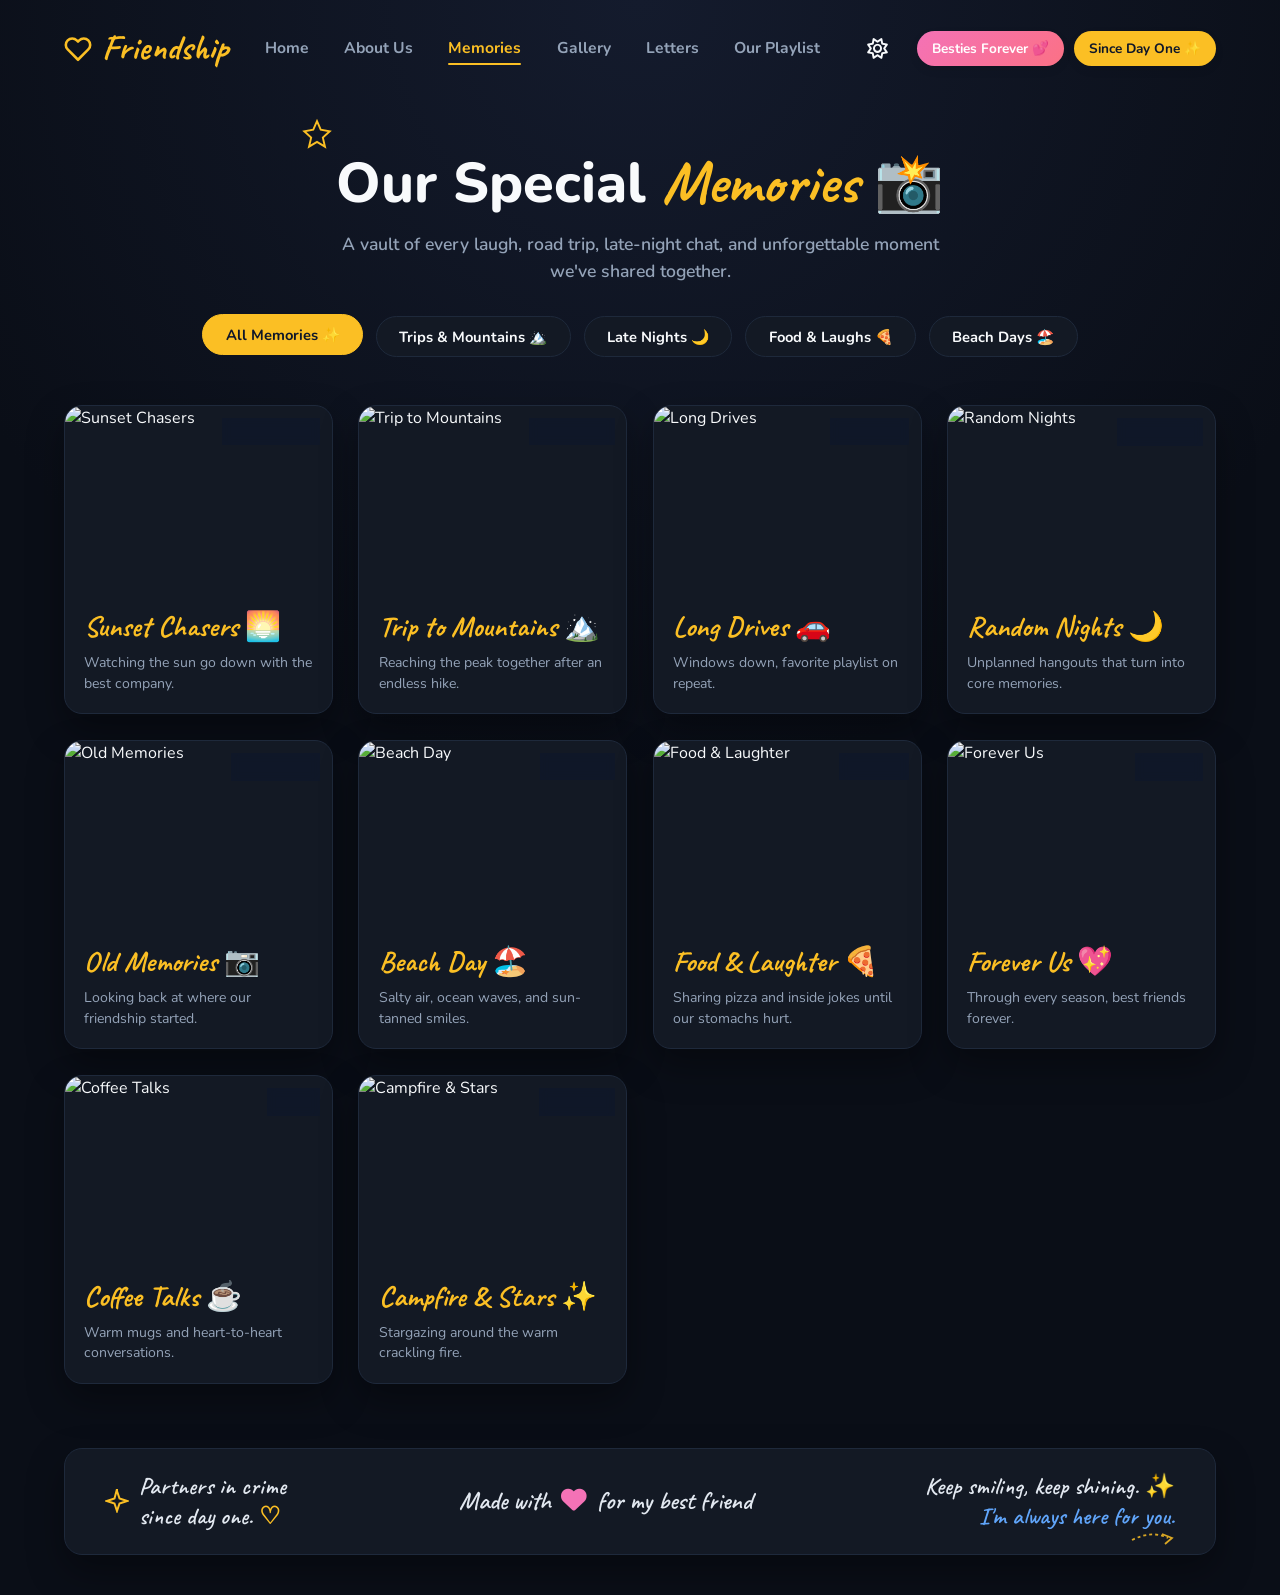
==== memories.html @ 0c7a58cd "i made all frountend" ====
<!DOCTYPE html>
<html lang="en" data-theme="dark">
<head>
    <meta charset="UTF-8">
    <meta name="viewport" content="width=device-width, initial-scale=1.0">
    <title>Our Memories - Friendship Story</title>
    <meta name="description" content="Explore our full collection of friendship memories, photos, road trips, and special moments.">
    <!-- Google Fonts -->
    <link rel="preconnect" href="https://fonts.googleapis.com">
    <link rel="preconnect" href="https://fonts.gstatic.com" crossorigin>
    <link href="https://fonts.googleapis.com/css2?family=Caveat:wght@500;600;700&family=Nunito:wght@400;600;700;800&display=swap" rel="stylesheet">
    <!-- FontAwesome -->
    <link rel="stylesheet" href="https://cdnjs.cloudflare.com/ajax/libs/font-awesome/6.4.0/css/all.min.css">
    <link rel="stylesheet" href="style.css">
</head>
<body>

    <!-- Navigation Bar -->
    <nav class="navbar">
        <a href="index.html" class="logo">
            <svg class="logo-heart-svg" viewBox="0 0 24 24" width="28" height="28" fill="none" stroke="currentColor" stroke-width="2.2" stroke-linecap="round" stroke-linejoin="round">
                <path d="M20.84 4.61a5.5 5.5 0 0 0-7.78 0L12 5.67l-1.06-1.06a5.5 5.5 0 0 0-7.78 7.78l1.06 1.06L12 21.23l7.78-7.78 1.06-1.06a5.5 5.5 0 0 0 0-7.78z"></path>
            </svg>
            <span class="logo-text">Friendship</span>
        </a>
        <ul class="nav-links">
            <li><a href="index.html">Home</a></li>
            <li><a href="index.html#about">About Us</a></li>
            <li><a href="memories.html" class="active">Memories</a></li>
            <li><a href="index.html#gallery">Gallery</a></li>
            <li><a href="index.html#letters">Letters</a></li>
            <li><a href="index.html#playlist">Our Playlist</a></li>
        </ul>
        <div class="nav-actions">
            <button id="theme-toggle" class="icon-btn" aria-label="Toggle Theme">
                <i class="fa-regular fa-sun sun-icon"></i>
                <i class="fa-regular fa-moon moon-icon"></i>
            </button>

            <!-- Cute Stubs / Sticker Badges -->
            <div class="cute-stubs-wrapper">
                <span class="cute-stub stub-pink">Besties Forever 💕</span>
                <span class="cute-stub stub-yellow">Since Day One ✨</span>
            </div>
        </div>
    </nav>

    <!-- Page Header Banner -->
    <header class="memories-header">
        <div class="memories-header-content">
            <h1 class="memories-page-title">
                Our Special <span class="highlight">Memories</span> 📸
            </h1>
            <p class="memories-page-subtitle">
                A vault of every laugh, road trip, late-night chat, and unforgettable moment we've shared together.
            </p>
            
            <!-- Category Filter Pills -->
            <div class="category-filters">
                <button class="filter-btn active" data-filter="all">All Memories ✨</button>
                <button class="filter-btn" data-filter="trips">Trips & Mountains 🏔️</button>
                <button class="filter-btn" data-filter="nights">Late Nights 🌙</button>
                <button class="filter-btn" data-filter="food">Food & Laughs 🍕</button>
                <button class="filter-btn" data-filter="beach">Beach Days 🏖️</button>
            </div>
        </div>

        <!-- Header SVG Doodles -->
        <div class="doodle doodle-star-top" style="top: 20px; left: 300px;">
            <svg width="34" height="34" viewBox="0 0 32 32" fill="none" stroke="currentColor" stroke-width="1.8" stroke-linecap="round">
                <path d="M16 3 L19.5 11 L28 12.5 L21.5 18.5 L23.5 27 L16 22.5 L8.5 27 L10.5 18.5 L4 12.5 L12.5 11 Z"/>
            </svg>
        </div>
    </header>

    <!-- Full Memories Grid Section -->
    <main class="memories-main-section">
        <div class="memories-full-grid" id="full-memories-container">
            <!-- Memory Item 1 -->
            <div class="memory-card-box" data-category="trips" data-title="Sunset Chasers" data-img="https://images.unsplash.com/photo-1506869640319-ce1a44fbc757?auto=format&fit=crop&q=80&w=800">
                <div class="memory-img-wrapper">
                    <img src="https://images.unsplash.com/photo-1506869640319-ce1a44fbc757?auto=format&fit=crop&q=80&w=600" alt="Sunset Chasers">
                    <span class="memory-badge">Golden Hour</span>
                </div>
                <div class="memory-info">
                    <h3>Sunset Chasers 🌅</h3>
                    <p>Watching the sun go down with the best company.</p>
                </div>
            </div>

            <!-- Memory Item 2 -->
            <div class="memory-card-box" data-category="trips" data-title="Trip to Mountains" data-img="https://images.unsplash.com/photo-1464822759023-fed622ff2c3b?auto=format&fit=crop&q=80&w=800">
                <div class="memory-img-wrapper">
                    <img src="https://images.unsplash.com/photo-1464822759023-fed622ff2c3b?auto=format&fit=crop&q=80&w=600" alt="Trip to Mountains">
                    <span class="memory-badge">Adventure</span>
                </div>
                <div class="memory-info">
                    <h3>Trip to Mountains 🏔️</h3>
                    <p>Reaching the peak together after an endless hike.</p>
                </div>
            </div>

            <!-- Memory Item 3 -->
            <div class="memory-card-box" data-category="trips" data-title="Long Drives" data-img="https://images.unsplash.com/photo-1469854523086-cc02fe5d8800?auto=format&fit=crop&q=80&w=800">
                <div class="memory-img-wrapper">
                    <img src="https://images.unsplash.com/photo-1469854523086-cc02fe5d8800?auto=format&fit=crop&q=80&w=600" alt="Long Drives">
                    <span class="memory-badge">Road Trip</span>
                </div>
                <div class="memory-info">
                    <h3>Long Drives 🚗</h3>
                    <p>Windows down, favorite playlist on repeat.</p>
                </div>
            </div>

            <!-- Memory Item 4 -->
            <div class="memory-card-box" data-category="nights" data-title="Random Nights" data-img="https://images.unsplash.com/photo-1517457373958-b7bdd4587205?auto=format&fit=crop&q=80&w=800">
                <div class="memory-img-wrapper">
                    <img src="https://images.unsplash.com/photo-1517457373958-b7bdd4587205?auto=format&fit=crop&q=80&w=600" alt="Random Nights">
                    <span class="memory-badge">Late Night</span>
                </div>
                <div class="memory-info">
                    <h3>Random Nights 🌙</h3>
                    <p>Unplanned hangouts that turn into core memories.</p>
                </div>
            </div>

            <!-- Memory Item 5 -->
            <div class="memory-card-box" data-category="trips" data-title="Old Memories" data-img="https://images.unsplash.com/photo-1520182205149-1e5e4e7329b4?auto=format&fit=crop&q=80&w=800">
                <div class="memory-img-wrapper">
                    <img src="https://images.unsplash.com/photo-1520182205149-1e5e4e7329b4?auto=format&fit=crop&q=80&w=600" alt="Old Memories">
                    <span class="memory-badge">Throwback</span>
                </div>
                <div class="memory-info">
                    <h3>Old Memories 📷</h3>
                    <p>Looking back at where our friendship started.</p>
                </div>
            </div>

            <!-- Memory Item 6 -->
            <div class="memory-card-box" data-category="beach" data-title="Beach Day" data-img="https://images.unsplash.com/photo-1507525428034-b723cf961d3e?auto=format&fit=crop&q=80&w=800">
                <div class="memory-img-wrapper">
                    <img src="https://images.unsplash.com/photo-1507525428034-b723cf961d3e?auto=format&fit=crop&q=80&w=600" alt="Beach Day">
                    <span class="memory-badge">Summer</span>
                </div>
                <div class="memory-info">
                    <h3>Beach Day 🏖️</h3>
                    <p>Salty air, ocean waves, and sun-tanned smiles.</p>
                </div>
            </div>

            <!-- Memory Item 7 -->
            <div class="memory-card-box" data-category="food" data-title="Food & Laughter" data-img="https://images.unsplash.com/photo-1555939594-58d7cb561ad1?auto=format&fit=crop&q=80&w=800">
                <div class="memory-img-wrapper">
                    <img src="https://images.unsplash.com/photo-1555939594-58d7cb561ad1?auto=format&fit=crop&q=80&w=600" alt="Food & Laughter">
                    <span class="memory-badge">Foodies</span>
                </div>
                <div class="memory-info">
                    <h3>Food & Laughter 🍕</h3>
                    <p>Sharing pizza and inside jokes until our stomachs hurt.</p>
                </div>
            </div>

            <!-- Memory Item 8 -->
            <div class="memory-card-box" data-category="nights" data-title="Forever Us" data-img="https://images.unsplash.com/photo-1518199266791-5375a83190b7?auto=format&fit=crop&q=80&w=800">
                <div class="memory-img-wrapper">
                    <img src="https://images.unsplash.com/photo-1518199266791-5375a83190b7?auto=format&fit=crop&q=80&w=600" alt="Forever Us">
                    <span class="memory-badge">Besties</span>
                </div>
                <div class="memory-info">
                    <h3>Forever Us 💖</h3>
                    <p>Through every season, best friends forever.</p>
                </div>
            </div>

            <!-- Memory Item 9 -->
            <div class="memory-card-box" data-category="nights" data-title="Coffee Talks" data-img="https://images.unsplash.com/photo-1514432324607-a09d9b4aefdd?auto=format&fit=crop&q=80&w=800">
                <div class="memory-img-wrapper">
                    <img src="https://images.unsplash.com/photo-1514432324607-a09d9b4aefdd?auto=format&fit=crop&q=80&w=600" alt="Coffee Talks">
                    <span class="memory-badge">Cozy</span>
                </div>
                <div class="memory-info">
                    <h3>Coffee Talks ☕</h3>
                    <p>Warm mugs and heart-to-heart conversations.</p>
                </div>
            </div>

            <!-- Memory Item 10 -->
            <div class="memory-card-box" data-category="nights" data-title="Campfire & Stars" data-img="https://images.unsplash.com/photo-1478147427282-58a87a120781?auto=format&fit=crop&q=80&w=800">
                <div class="memory-img-wrapper">
                    <img src="https://images.unsplash.com/photo-1478147427282-58a87a120781?auto=format&fit=crop&q=80&w=600" alt="Campfire & Stars">
                    <span class="memory-badge">Camping</span>
                </div>
                <div class="memory-info">
                    <h3>Campfire & Stars ✨</h3>
                    <p>Stargazing around the warm crackling fire.</p>
                </div>
            </div>
        </div>
    </main>

    <!-- Footer Bar -->
    <footer class="footer">
        <div class="footer-left">
            <svg class="footer-star-icon" width="24" height="24" viewBox="0 0 24 24" fill="none" stroke="currentColor" stroke-width="2">
                <path d="M12 2L14.5 9.5L22 12L14.5 14.5L12 22L9.5 14.5L2 12L9.5 9.5L12 0Z"/>
            </svg>
            <span>Partners in crime<br>since day one. <span class="footer-heart-outline">♡</span></span>
        </div>

        <div class="footer-center">
            <span>Made with <i class="fa-solid fa-heart footer-pink-heart"></i> for my best friend</span>
        </div>

        <div class="footer-right">
            <span>Keep smiling, keep shining. ✨<br><em class="footer-subtext">I'm always here for you.</em></span>
            <svg class="footer-arrow-doodle" width="45" height="18" viewBox="0 0 45 18" fill="none" stroke="currentColor">
                <path d="M 2 12 Q 22 2 38 10" stroke-width="1.8" stroke-dasharray="3,3"/>
                <path d="M 32 6 L 42 10 L 35 16" stroke-width="1.8" fill="none"/>
            </svg>
        </div>
    </footer>

    <!-- Gallery Lightbox Modal -->
    <div id="gallery-modal" class="modal-overlay">
        <div class="modal-card gallery-modal-card">
            <button class="close-modal-btn" id="close-gallery-btn" aria-label="Close">&times;</button>
            <h3 id="gallery-modal-title" class="gallery-modal-title">Memory Preview</h3>
            <div class="gallery-modal-img-container">
                <button class="gallery-nav-btn prev-btn" id="prev-memory-btn" aria-label="Previous Memory">&#10094;</button>
                <img id="gallery-modal-img" src="" alt="Memory preview">
                <button class="gallery-nav-btn next-btn" id="next-memory-btn" aria-label="Next Memory">&#10095;</button>
            </div>
            <div class="gallery-modal-footer">
                <span id="gallery-counter" class="gallery-counter">1 of 10</span>
            </div>
        </div>
    </div>

    <script src="script.js"></script>
    <script>
        // Category filtering logic on memories.html
        document.addEventListener('DOMContentLoaded', () => {
            const filterBtns = document.querySelectorAll('.filter-btn');
            const memoryBoxes = document.querySelectorAll('.memory-card-box');

            filterBtns.forEach(btn => {
                btn.addEventListener('click', () => {
                    filterBtns.forEach(b => b.classList.remove('active'));
                    btn.classList.add('active');

                    const category = btn.getAttribute('data-filter');
                    memoryBoxes.forEach(box => {
                        if (category === 'all' || box.getAttribute('data-category') === category) {
                            box.style.display = 'flex';
                        } else {
                            box.style.display = 'none';
                        }
                    });
                });
            });
        });
    </script>
</body>
</html>
---- style.css ----
/* ==========================================================================
   Friendship Website - Exact Design System & Theme Engine
   ========================================================================== */

/* ---- CSS Variables & Design Tokens ---- */
:root {
    /* Fonts */
    --font-handwriting: 'Caveat', cursive;
    --font-sans: 'Nunito', -apple-system, BlinkMacSystemFont, 'Segoe UI', Roboto, sans-serif;

    /* Base Animations */
    --transition-fast: 0.2s cubic-bezier(0.4, 0, 0.2, 1);
    --transition-normal: 0.35s cubic-bezier(0.4, 0, 0.2, 1);
}

/* --------------------------------------------------------------------------
   DARK THEME (Image 1) - Default Theme
   -------------------------------------------------------------------------- */
[data-theme="dark"] {
    --bg-page: #0a0e17;
    --bg-page-gradient: radial-gradient(circle at 50% 0%, #141b2d 0%, #0a0e17 70%);
    
    --color-text-main: #f8fafc;
    --color-text-sub: #94a3b8;
    --color-text-muted: #64748b;

    --nav-bg: transparent;
    --logo-color: #fbbf24;
    --logo-heart: #fbbf24;
    --nav-link: #94a3b8;
    --nav-link-active: #fbbf24;

    --btn-primary-bg: #fbbf24;
    --btn-primary-text: #0f172a;
    --btn-primary-hover: #f59e0b;

    --hero-title: #ffffff;
    --hero-highlight: #fbbf24;
    --hero-greeting: #fbbf24;

    /* Cards in Dark Mode */
    --card-bg: #131924;
    --card-border: #1e293b;
    --card-shadow: 0 16px 36px rgba(0, 0, 0, 0.35);

    /* Section Header Accents */
    --accent-about: #fbbf24;
    --accent-memories: #fbbf24;
    --accent-special: #fbbf24;

    --about-card-bg: #131924;
    --about-card-border: #1e293b;

    --memories-card-bg: #131924;
    --memories-card-border: #1e293b;
    --gallery-item-bg: #1c2433;
    --gallery-item-text: #e2e8f0;

    --special-card-bg: #131924;
    --special-card-border: #1e293b;
    --special-divider: #1e293b;

    /* Footer */
    --footer-bg: #131924;
    --footer-border: #1e293b;
    --footer-text: #e2e8f0;
    --footer-star: #fbbf24;
    --footer-pink: #f472b6;

    --doodle-color: #fbbf24;
}

/* --------------------------------------------------------------------------
   LIGHT THEME (Image 2) - Pastel Theme
   -------------------------------------------------------------------------- */
[data-theme="light"] {
    --bg-page: #fffdfa;
    --bg-page-gradient: linear-gradient(135deg, #fff9e6 0%, #fff0f5 45%, #ffeef4 70%, #eef7ff 100%);
    
    --color-text-main: #1e293b;
    --color-text-sub: #475569;
    --color-text-muted: #64748b;

    --nav-bg: transparent;
    --logo-color: #e05688;
    --logo-heart: #ec4899;
    --nav-link: #475569;
    --nav-link-active: #f59e0b;

    --btn-primary-bg: #f59e0b;
    --btn-primary-text: #0f172a;
    --btn-primary-hover: #d97706;

    --hero-title: #1e293b;
    --hero-highlight: #f472b6;
    --hero-greeting: #c084fc;

    /* Cards in Light Mode */
    --card-shadow: 0 12px 30px rgba(0, 0, 0, 0.04);

    /* Section Accents & Card BGs */
    --accent-about: #d97706;
    --about-card-bg: #fffdf0;
    --about-card-border: #fef08a;

    --accent-memories: #ec4899;
    --memories-card-bg: #fff0f5;
    --memories-card-border: #fbcfe8;
    --gallery-item-bg: #ffffff;
    --gallery-item-text: #334155;

    --accent-special: #3b82f6;
    --special-card-bg: #f0f7ff;
    --special-card-border: #bfdbfe;
    --special-divider: #dbeafe;

    /* Footer */
    --footer-bg: rgba(255, 255, 255, 0.75);
    --footer-border: rgba(255, 255, 255, 0.9);
    --footer-text: #334155;
    --footer-star: #f59e0b;
    --footer-pink: #ec4899;

    --doodle-color: #f59e0b;
}

/* ---- Base Styles & Reset ---- */
* {
    margin: 0;
    padding: 0;
    box-sizing: border-box;
}

html {
    scroll-behavior: smooth;
}

body {
    font-family: var(--font-sans);
    background-color: var(--bg-page);
    background-image: var(--bg-page-gradient);
    background-attachment: fixed;
    color: var(--color-text-main);
    min-height: 100vh;
    transition: background 0.4s ease, color 0.4s ease;
    overflow-x: hidden;
    line-height: 1.5;
}

a {
    text-decoration: none;
    color: inherit;
}

ul {
    list-style: none;
}

button {
    cursor: pointer;
    font-family: inherit;
    border: none;
    outline: none;
}

/* ---- Navigation Bar ---- */
.navbar {
    display: flex;
    justify-content: space-between;
    align-items: center;
    padding: 1.4rem 4rem;
    position: relative;
    z-index: 50;
}

.logo {
    display: flex;
    align-items: center;
    gap: 0.6rem;
    font-family: var(--font-handwriting);
    font-size: 2.2rem;
    font-weight: 700;
    color: var(--logo-color);
    transition: color var(--transition-normal);
}

.logo-heart-svg {
    color: var(--logo-heart);
    transition: transform var(--transition-fast);
}

.logo:hover .logo-heart-svg {
    transform: scale(1.15) rotate(-5deg);
}

.nav-links {
    display: flex;
    align-items: center;
    gap: 2.2rem;
    font-weight: 700;
    font-size: 0.98rem;
}

.nav-links a {
    color: var(--nav-link);
    transition: color var(--transition-fast);
    position: relative;
    padding-bottom: 4px;
}

.nav-links a:hover {
    color: var(--nav-link-active);
}

.nav-links a.active {
    color: var(--nav-link-active);
}

.nav-links a.active::after {
    content: '';
    position: absolute;
    bottom: -2px;
    left: 0;
    width: 100%;
    height: 2.5px;
    background-color: var(--nav-link-active);
    border-radius: 4px;
}

.nav-actions {
    display: flex;
    align-items: center;
    gap: 1.2rem;
}

.icon-btn {
    background: transparent;
    color: var(--color-text-main);
    font-size: 1.3rem;
    width: 40px;
    height: 40px;
    border-radius: 50%;
    display: flex;
    align-items: center;
    justify-content: center;
    transition: background var(--transition-fast), transform var(--transition-fast);
}

.icon-btn:hover {
    background: rgba(255, 255, 255, 0.1);
    transform: scale(1.08);
}

[data-theme="dark"] .sun-icon { display: block; }
[data-theme="dark"] .moon-icon { display: none; }
[data-theme="light"] .sun-icon { display: none; }
[data-theme="light"] .moon-icon { display: block; }

/* ---- Cute Stubs / Sticker Badges ---- */
.cute-stubs-wrapper {
    display: flex;
    align-items: center;
    gap: 0.6rem;
}

.cute-stub {
    padding: 0.45rem 0.95rem;
    border-radius: 20px;
    font-size: 0.85rem;
    font-weight: 700;
    display: inline-flex;
    align-items: center;
    gap: 0.3rem;
    box-shadow: 0 4px 10px rgba(0, 0, 0, 0.08);
    transition: transform var(--transition-fast), box-shadow var(--transition-fast);
    cursor: default;
    user-select: none;
}

.cute-stub:hover {
    transform: translateY(-2px) scale(1.04);
}

.stub-pink {
    background: linear-gradient(135deg, #f472b6 0%, #fb7185 100%);
    color: #ffffff;
}

.stub-yellow {
    background: #fbbf24;
    color: #0f172a;
}

.stub-blue {
    background: #60a5fa;
    color: #0f172a;
}

.stub-purple {
    background: #c084fc;
    color: #ffffff;
}

.polaroid-stub-sticker {
    position: absolute;
    top: 10px;
    right: -10px;
    padding: 0.25rem 0.65rem;
    border-radius: 12px;
    font-family: var(--font-handwriting);
    font-size: 1rem;
    font-weight: 700;
    box-shadow: 0 4px 8px rgba(0,0,0,0.15);
    z-index: 12;
    transform: rotate(6deg);
}

.card-stub-badge {
    position: absolute;
    top: -12px;
    right: 20px;
    padding: 0.3rem 0.8rem;
    border-radius: 14px;
    font-size: 0.78rem;
    font-weight: 700;
    box-shadow: 0 4px 10px rgba(0,0,0,0.1);
    z-index: 5;
}

/* ---- Hero Section ---- */
.hero {
    display: flex;
    justify-content: space-between;
    align-items: center;
    padding: 2.5rem 5rem 4.5rem;
    position: relative;
    min-height: 480px;
}

.hero-content {
    max-width: 480px;
    position: relative;
    z-index: 10;
}

.greeting {
    font-family: var(--font-handwriting);
    font-size: 2.5rem;
    font-weight: 700;
    color: var(--hero-greeting);
    margin-bottom: 0.3rem;
}

.main-title {
    font-size: 3.4rem;
    font-weight: 800;
    line-height: 1.15;
    color: var(--hero-title);
    margin-bottom: 1.2rem;
    position: relative;
}

.highlight {
    font-family: var(--font-handwriting);
    font-size: 3.8rem;
    color: var(--hero-highlight);
    font-weight: 700;
}

.title-heart {
    display: inline-block;
    vertical-align: middle;
    color: var(--hero-highlight);
    margin-left: 0.3rem;
    transform: translateY(-4px);
}

.hero-desc {
    color: var(--color-text-sub);
    font-size: 1.05rem;
    line-height: 1.65;
    margin-bottom: 1.8rem;
    font-weight: 600;
}

.primary-btn {
    background-color: var(--btn-primary-bg);
    color: var(--btn-primary-text);
    padding: 0.85rem 1.8rem;
    border-radius: 12px;
    font-weight: 800;
    font-size: 1rem;
    display: inline-flex;
    align-items: center;
    gap: 0.6rem;
    box-shadow: 0 8px 20px rgba(245, 158, 11, 0.25);
    transition: transform var(--transition-fast), background var(--transition-fast);
}

.primary-btn:hover {
    background-color: var(--btn-primary-hover);
    transform: translateY(-3px);
}

/* Scattered Hero Doodles */
.doodle {
    position: absolute;
    pointer-events: none;
    z-index: 5;
    color: var(--hero-highlight);
}

.doodle-star-top {
    top: 25px;
    left: 400px;
}

.doodle-heart-top {
    top: 30px;
    left: 535px;
}

.doodle-heart-mid {
    top: 165px;
    left: 405px;
}

.doodle-paper-plane {
    position: absolute;
    bottom: -45px;
    right: -20px;
    color: var(--hero-highlight);
    opacity: 0.9;
}

.doodle-arrow-topright {
    top: 45px;
    right: 40px;
}

.doodle-shine-lines {
    top: 140px;
    right: -5px;
}

.doodle-heart-bottomright {
    bottom: 25px;
    right: 15px;
}

/* ---- Polaroids Stack ---- */
.hero-polaroids {
    position: relative;
    width: 600px;
    height: 420px;
    display: flex;
    justify-content: center;
    align-items: center;
}

.polaroid {
    background: #ffffff;
    padding: 14px 14px 44px 14px;
    border-radius: 4px;
    box-shadow: 0 14px 30px rgba(0, 0, 0, 0.18);
    position: absolute;
    display: flex;
    flex-direction: column;
    align-items: center;
    transition: transform 0.35s cubic-bezier(0.34, 1.56, 0.64, 1), z-index 0.1s;
    cursor: pointer;
}

.img-container {
    width: 100%;
    overflow: hidden;
    border-radius: 2px;
}

.polaroid img {
    width: 100%;
    height: 100%;
    object-fit: cover;
    display: block;
    transition: transform 0.4s ease;
}

.polaroid-caption {
    font-family: var(--font-handwriting);
    color: #1e293b;
    font-size: 1.65rem;
    font-weight: 700;
    position: absolute;
    bottom: 8px;
    text-align: center;
    white-space: nowrap;
}

.lg-caption {
    font-size: 2.1rem;
    bottom: 8px;
}

.caption-heart {
    color: #f472b6;
}

/* Polaroid Tapes */
.tape {
    position: absolute;
    top: -12px;
    height: 26px;
    border-radius: 2px;
    backdrop-filter: blur(4px);
    z-index: 10;
    box-shadow: 0 2px 4px rgba(0, 0, 0, 0.1);
}

.tape-yellow {
    background: rgba(251, 191, 36, 0.75);
    width: 70px;
    transform: rotate(-6deg);
}

.tape-pink {
    background: rgba(244, 114, 182, 0.75);
    width: 85px;
    transform: rotate(1deg);
}

.tape-purple {
    background: rgba(192, 132, 252, 0.75);
    width: 70px;
    transform: rotate(5deg);
}

/* Stacking & Positions */
.p1 {
    width: 230px;
    left: 20px;
    top: 50px;
    transform: rotate(-10deg);
    z-index: 2;
}

.p2 {
    width: 320px;
    z-index: 4;
    top: 20px;
    transform: rotate(2deg);
}

.p3 {
    width: 230px;
    right: 20px;
    top: 60px;
    transform: rotate(12deg);
    z-index: 3;
}

.polaroid:hover {
    z-index: 20;
    transform: scale(1.06) rotate(0deg) translateY(-8px);
}

.polaroid:hover img {
    transform: scale(1.04);
}

/* ---- Main Content Grid ---- */
.content-grid {
    display: grid;
    grid-template-columns: 310px 1fr 310px;
    gap: 1.6rem;
    padding: 0 4rem;
    margin-bottom: 2.5rem;
}

.card {
    border-radius: 20px;
    padding: 1.6rem;
    box-shadow: var(--card-shadow);
    position: relative;
    display: flex;
    flex-direction: column;
    justify-content: space-between;
    transition: transform var(--transition-fast), background 0.4s ease, border-color 0.4s ease, box-shadow 0.4s ease;
}

.card-highlight-pulse {
    animation: cardPulse 1.2s ease;
}

.card-header {
    display: flex;
    justify-content: space-between;
    align-items: center;
    margin-bottom: 1.2rem;
}

.section-title {
    font-family: var(--font-handwriting);
    font-size: 2.2rem;
    font-weight: 700;
    line-height: 1;
}

.text-accent-about { color: var(--accent-about); }
.text-accent-memories { color: var(--accent-memories); }
.text-accent-special { color: var(--accent-special); }

.header-heart-icon {
    font-size: 1.3rem;
}

/* Column 1: About Us Card */
.about-card {
    background-color: var(--about-card-bg);
    border: 1.5px solid var(--about-card-border);
}

.about-text {
    color: var(--color-text-sub);
    font-size: 0.98rem;
    line-height: 1.7;
    font-weight: 600;
    margin-bottom: 1.5rem;
}

.about-doodle-container {
    position: relative;
    display: flex;
    justify-content: flex-end;
    align-items: center;
    margin-top: auto;
    padding-top: 1rem;
}

.about-swoosh {
    position: absolute;
    right: 45px;
    top: -10px;
    color: var(--accent-about);
    opacity: 0.9;
}

.about-large-heart {
    position: relative;
    z-index: 2;
}

/* Column 2: Our Memories Card */
.memories-card {
    background-color: var(--memories-card-bg);
    border: 1.5px solid var(--memories-card-border);
}

.view-all {
    font-size: 0.95rem;
    font-weight: 700;
    transition: opacity var(--transition-fast);
}

.view-all:hover {
    opacity: 0.8;
}

.gallery-grid {
    display: grid;
    grid-template-columns: repeat(4, 1fr);
    gap: 0.9rem;
}

.gallery-item {
    background-color: var(--gallery-item-bg);
    padding: 7px 7px 10px 7px;
    border-radius: 12px;
    text-align: center;
    box-shadow: 0 4px 10px rgba(0, 0, 0, 0.05);
    cursor: pointer;
    transition: transform var(--transition-fast), box-shadow var(--transition-fast);
}

.gallery-item:hover {
    transform: translateY(-4px);
    box-shadow: 0 8px 18px rgba(0, 0, 0, 0.12);
}

.gallery-img-box {
    width: 100%;
    height: 85px;
    border-radius: 8px;
    overflow: hidden;
    margin-bottom: 0.5rem;
}

.gallery-img-box img {
    width: 100%;
    height: 100%;
    object-fit: cover;
    display: block;
    transition: transform 0.3s ease;
}

.gallery-item:hover img {
    transform: scale(1.06);
}

.gallery-label {
    font-size: 0.78rem;
    font-weight: 700;
    color: var(--gallery-item-text);
    display: block;
    white-space: nowrap;
    overflow: hidden;
    text-overflow: ellipsis;
}

/* Column 3: Why You Are Special Card */
.special-card {
    background-color: var(--special-card-bg);
    border: 1.5px solid var(--special-card-border);
}

.title-wrapper {
    position: relative;
}

.title-underline-doodle {
    position: absolute;
    bottom: -8px;
    left: 0;
    opacity: 0.85;
}

.special-list {
    display: flex;
    flex-direction: column;
    gap: 1rem;
    margin-top: 0.5rem;
}

.special-list li {
    display: flex;
    align-items: flex-start;
    gap: 0.75rem;
    color: var(--color-text-sub);
    font-size: 0.92rem;
    font-weight: 600;
    line-height: 1.45;
    border-bottom: 1px dashed var(--special-divider);
    padding-bottom: 0.8rem;
}

.special-list li:last-child {
    border-bottom: none;
    padding-bottom: 0;
}

.bullet {
    font-size: 0.95rem;
    margin-top: 3px;
    flex-shrink: 0;
}

.bullet-yellow { color: #fbbf24; }
.bullet-blue { color: #3b82f6; }
.bullet-green { color: #10b981; }
.bullet-purple { color: #a855f7; }

.special-doodle-container {
    display: flex;
    justify-content: center;
    align-items: center;
    gap: 0.8rem;
    margin-top: 1.2rem;
    padding-top: 0.5rem;
}

/* --------------------------------------------------------------------------
   MEMORIES.HTML PAGE STYLES
   -------------------------------------------------------------------------- */
.memories-header {
    text-align: center;
    padding: 3rem 4rem 2rem;
    position: relative;
}

.memories-page-title {
    font-size: 3.5rem;
    font-weight: 800;
    line-height: 1.2;
    margin-bottom: 0.8rem;
}

.memories-page-subtitle {
    font-size: 1.1rem;
    color: var(--color-text-sub);
    max-width: 600px;
    margin: 0 auto 2rem;
    font-weight: 600;
}

.category-filters {
    display: flex;
    justify-content: center;
    flex-wrap: wrap;
    gap: 0.8rem;
    margin-bottom: 1rem;
}

.filter-btn {
    background: var(--memories-card-bg);
    border: 1.5px solid var(--memories-card-border);
    color: var(--color-text-main);
    padding: 0.6rem 1.4rem;
    border-radius: 25px;
    font-weight: 700;
    font-size: 0.92rem;
    transition: transform 0.2s ease, background 0.2s ease, border-color 0.2s ease;
}

.filter-btn:hover, .filter-btn.active {
    background: var(--btn-primary-bg);
    color: var(--btn-primary-text);
    border-color: var(--btn-primary-bg);
    transform: translateY(-2px);
}

.memories-main-section {
    padding: 0 4rem 4rem;
}

.memories-full-grid {
    display: grid;
    grid-template-columns: repeat( auto-fill, minmax(260px, 1fr) );
    gap: 1.6rem;
}

.memory-card-box {
    background-color: var(--memories-card-bg);
    border: 1.5px solid var(--memories-card-border);
    border-radius: 18px;
    overflow: hidden;
    box-shadow: var(--card-shadow);
    display: flex;
    flex-direction: column;
    cursor: pointer;
    transition: transform 0.3s cubic-bezier(0.34, 1.56, 0.64, 1), box-shadow 0.3s ease;
}

.memory-card-box:hover {
    transform: translateY(-6px);
    box-shadow: 0 20px 35px rgba(0, 0, 0, 0.2);
}

.memory-img-wrapper {
    position: relative;
    width: 100%;
    height: 180px;
    overflow: hidden;
}

.memory-img-wrapper img {
    width: 100%;
    height: 100%;
    object-fit: cover;
    transition: transform 0.4s ease;
}

.memory-card-box:hover .memory-img-wrapper img {
    transform: scale(1.08);
}

.memory-badge {
    position: absolute;
    top: 12px;
    right: 12px;
    background: rgba(15, 23, 42, 0.75);
    color: #fbbf24;
    padding: 0.3rem 0.8rem;
    border-radius: 15px;
    font-size: 0.75rem;
    font-weight: 700;
    backdrop-filter: blur(4px);
}

.memory-info {
    padding: 1.2rem;
}

.memory-info h3 {
    font-family: var(--font-handwriting);
    font-size: 1.8rem;
    color: var(--hero-highlight);
    margin-bottom: 0.3rem;
}

.memory-info p {
    font-size: 0.88rem;
    color: var(--color-text-sub);
    line-height: 1.45;
}

/* ---- Footer ---- */
.footer {
    margin: 0 4rem 2.5rem;
    background-color: var(--footer-bg);
    border: 1.5px solid var(--footer-border);
    border-radius: 18px;
    padding: 1.4rem 2.5rem;
    display: flex;
    justify-content: space-between;
    align-items: center;
    font-family: var(--font-handwriting);
    font-size: 1.5rem;
    font-weight: 600;
    color: var(--footer-text);
    box-shadow: var(--card-shadow);
    backdrop-filter: blur(10px);
}

.footer-left {
    display: flex;
    align-items: center;
    gap: 0.6rem;
    line-height: 1.25;
}

.footer-star-icon {
    color: var(--footer-star);
    flex-shrink: 0;
}

.footer-heart-outline {
    color: var(--footer-star);
}

.footer-center {
    font-size: 1.6rem;
}

.footer-pink-heart {
    color: var(--footer-pink);
    margin: 0 4px;
}

.footer-right {
    position: relative;
    text-align: right;
    line-height: 1.25;
}

.footer-subtext {
    font-style: normal;
    color: #3b82f6;
}

[data-theme="dark"] .footer-subtext {
    color: #60a5fa;
}

.footer-arrow-doodle {
    position: absolute;
    bottom: -15px;
    right: 0;
    color: var(--footer-star);
    opacity: 0.85;
}

/* ---- Modals ---- */
.modal-overlay {
    position: fixed;
    top: 0;
    left: 0;
    width: 100vw;
    height: 100vh;
    background: rgba(10, 14, 23, 0.75);
    backdrop-filter: blur(8px);
    z-index: 100;
    display: flex;
    justify-content: center;
    align-items: center;
    opacity: 0;
    pointer-events: none;
    transition: opacity 0.3s ease;
}

.modal-overlay.active {
    opacity: 1;
    pointer-events: auto;
}

.modal-card {
    background: var(--about-card-bg);
    border: 1.5px solid var(--about-card-border);
    color: var(--color-text-main);
    width: 90%;
    max-width: 440px;
    border-radius: 20px;
    padding: 2.2rem;
    position: relative;
    box-shadow: 0 20px 40px rgba(0, 0, 0, 0.4);
    transform: translateY(20px) scale(0.95);
    transition: transform 0.3s cubic-bezier(0.34, 1.56, 0.64, 1);
}

.modal-overlay.active .modal-card {
    transform: translateY(0) scale(1);
}

.close-modal-btn {
    position: absolute;
    top: 15px;
    right: 20px;
    background: transparent;
    color: var(--color-text-sub);
    font-size: 1.8rem;
    line-height: 1;
}

.hidden { display: none; }

/* Gallery Lightbox Modal & Nav Controls */
.gallery-modal-card {
    max-width: 650px;
    padding: 1.6rem;
    text-align: center;
}

.gallery-modal-title {
    font-family: var(--font-handwriting);
    font-size: 2.2rem;
    color: var(--hero-highlight);
    margin-bottom: 1rem;
}

.gallery-modal-img-container {
    position: relative;
    width: 100%;
    max-height: 420px;
    border-radius: 14px;
    overflow: hidden;
    display: flex;
    align-items: center;
    justify-content: center;
    background: rgba(0, 0, 0, 0.15);
}

.gallery-modal-img-container img {
    width: 100%;
    max-height: 420px;
    object-fit: cover;
    border-radius: 14px;
}

.gallery-nav-btn {
    position: absolute;
    top: 50%;
    transform: translateY(-50%);
    background: rgba(15, 23, 42, 0.7);
    color: #ffffff;
    border: none;
    font-size: 1.4rem;
    width: 44px;
    height: 44px;
    border-radius: 50%;
    display: flex;
    align-items: center;
    justify-content: center;
    cursor: pointer;
    backdrop-filter: blur(4px);
    transition: background 0.2s ease, transform 0.2s ease;
    z-index: 10;
}

.gallery-nav-btn:hover {
    background: rgba(251, 191, 36, 0.9);
    color: #0f172a;
    transform: translateY(-50%) scale(1.12);
}

.prev-btn { left: 12px; }
.next-btn { right: 12px; }

.gallery-modal-footer {
    margin-top: 1rem;
    display: flex;
    justify-content: center;
    align-items: center;
}

.gallery-counter {
    font-family: var(--font-handwriting);
    font-size: 1.5rem;
    font-weight: 700;
    color: var(--hero-highlight);
}

/* ---- Responsive Breakpoints ---- */
@media (max-width: 1200px) {
    .content-grid {
        grid-template-columns: 1fr;
    }

    .hero {
        flex-direction: column;
        text-align: center;
        padding: 2rem 2rem 4rem;
    }

    .hero-content {
        margin-bottom: 3.5rem;
    }

    .doodle-paper-plane, .doodle-star-top, .doodle-heart-top, .doodle-heart-mid {
        display: none;
    }

    .hero-polaroids {
        transform: scale(0.85);
    }

    .footer {
        flex-direction: column;
        gap: 1.2rem;
        text-align: center;
        padding: 1.5rem;
    }

    .footer-right {
        text-align: center;
    }

    .footer-arrow-doodle {
        display: none;
    }
}

@media (max-width: 768px) {
    .navbar {
        padding: 1.2rem 1.5rem;
    }

    .nav-links {
        display: none;
    }

    .hero-polaroids {
        transform: scale(0.65);
        width: 100%;
        height: 350px;
    }

    .gallery-grid {
        grid-template-columns: repeat(2, 1fr);
    }

    .content-grid, .memories-main-section, .memories-header, .footer {
        padding-left: 1.5rem;
        padding-right: 1.5rem;
    }

    .cute-stubs-wrapper {
        display: none;
    }
}

@keyframes fadeIn {
    from { opacity: 0; transform: translateY(8px); }
    to { opacity: 1; transform: translateY(0); }
}

@keyframes cardPulse {
    0% { transform: scale(1); box-shadow: 0 0 0 rgba(251, 191, 36, 0.4); }
    50% { transform: scale(1.02); box-shadow: 0 0 25px rgba(251, 191, 36, 0.6); }
    100% { transform: scale(1); box-shadow: var(--card-shadow); }
}
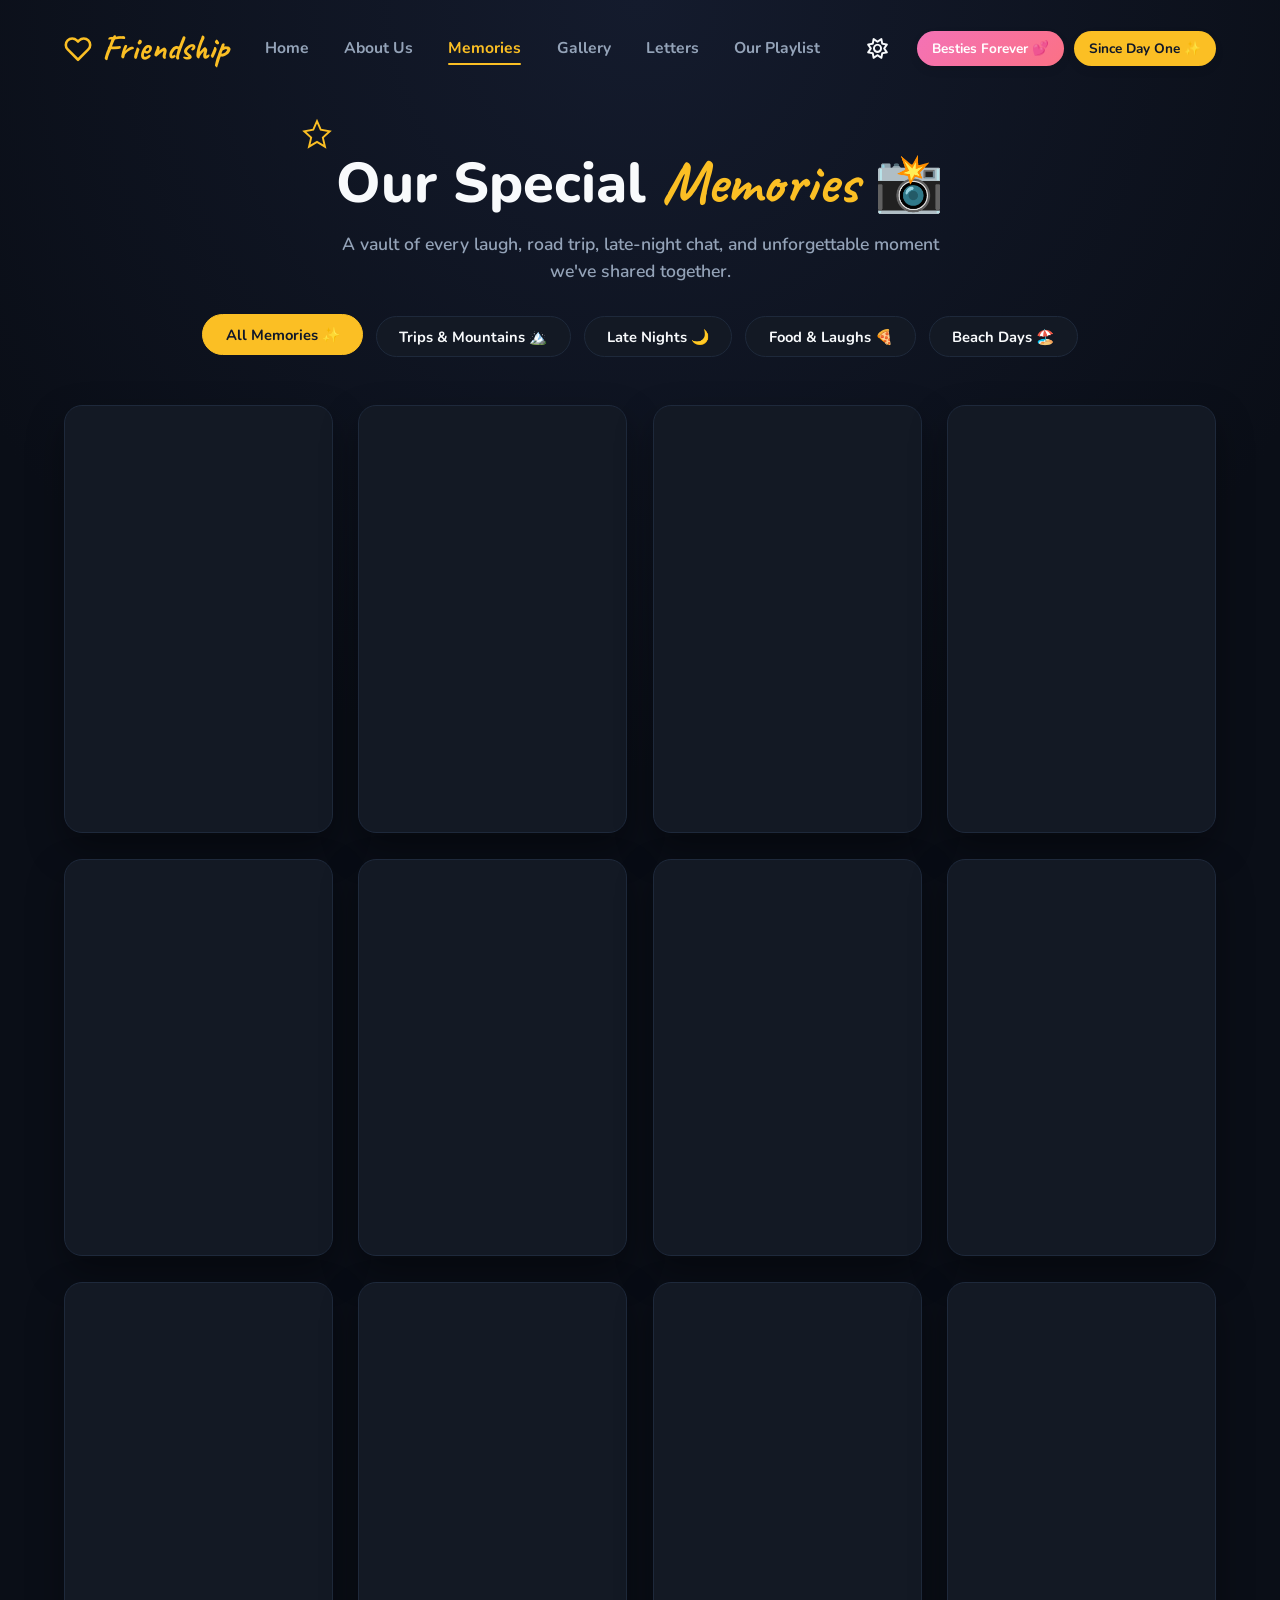
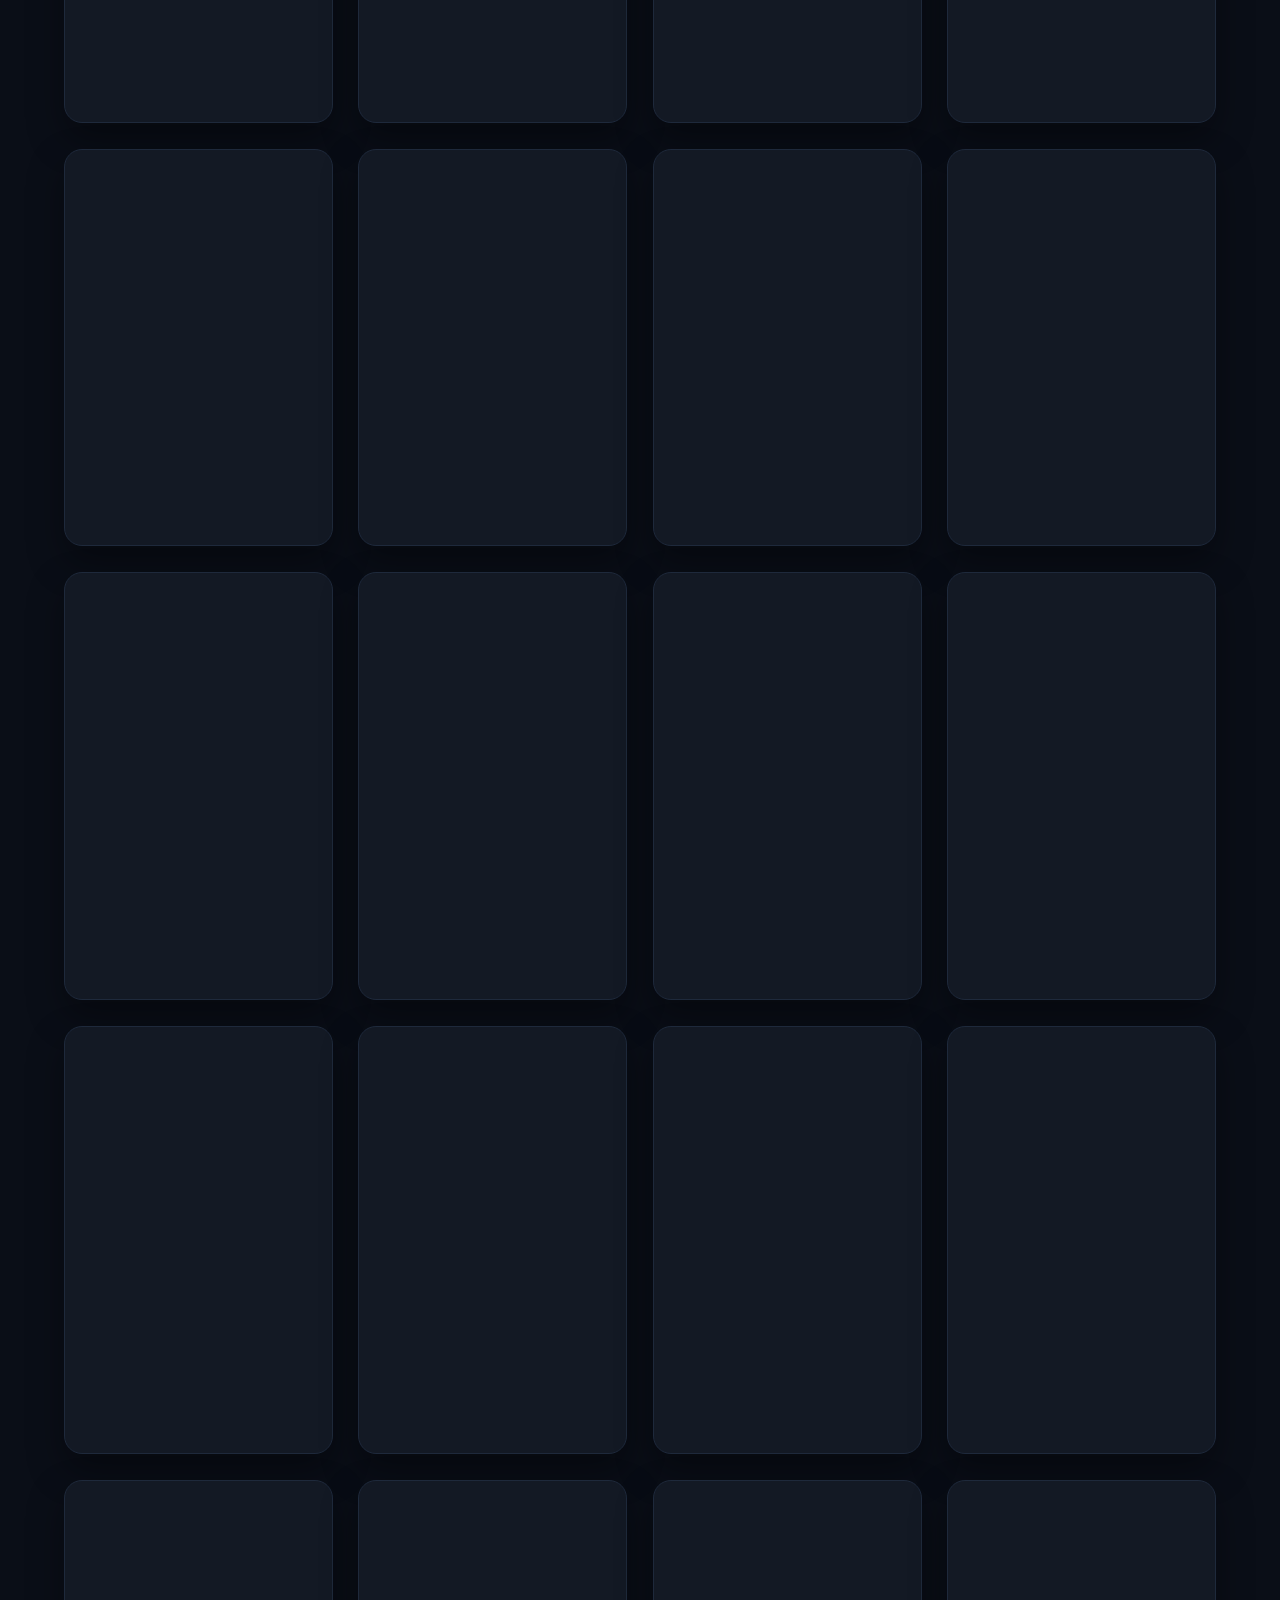
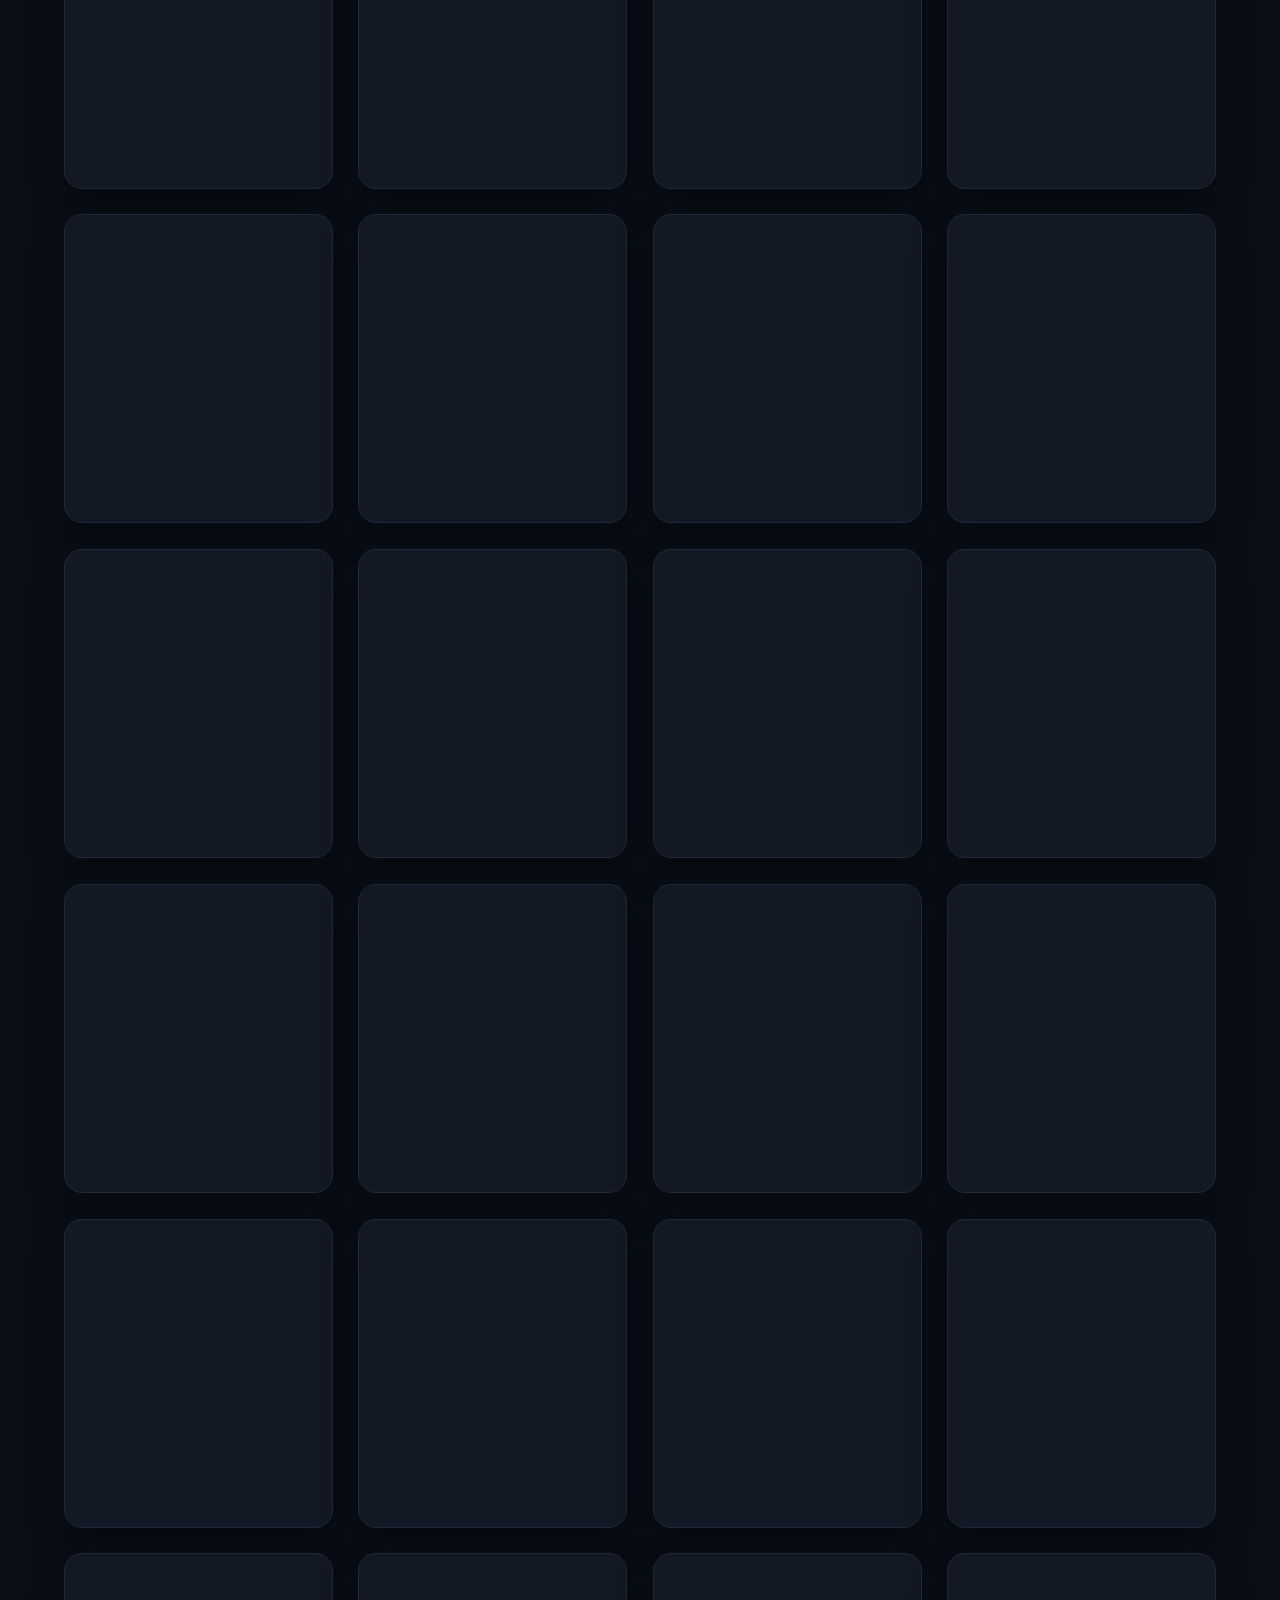
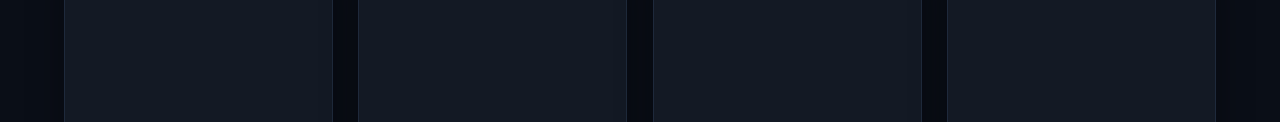
==== commit 1ad9ce8c: "Add 51 photos, mobile optimization, and vercel deployment config" ====
--- a/memories.html
+++ b/memories.html
@@ -76,123 +76,514 @@
     <!-- Full Memories Grid Section -->
     <main class="memories-main-section">
         <div class="memories-full-grid" id="full-memories-container">
-            <!-- Memory Item 1 -->
-            <div class="memory-card-box" data-category="trips" data-title="Sunset Chasers" data-img="https://images.unsplash.com/photo-1506869640319-ce1a44fbc757?auto=format&fit=crop&q=80&w=800">
-                <div class="memory-img-wrapper">
-                    <img src="https://images.unsplash.com/photo-1506869640319-ce1a44fbc757?auto=format&fit=crop&q=80&w=600" alt="Sunset Chasers">
+            <div class="memory-card-box" data-category="trips" data-title="First Chapter 🌅" data-img="photos/IMG_20220313_121731.jpg">
+                <div class="memory-img-wrapper">
+                    <img src="photos_thumb/IMG_20220313_121731.jpg" alt="First Chapter 🌅" loading="lazy" decoding="async">
+                    <span class="memory-badge">Day One</span>
+                </div>
+                <div class="memory-info">
+                    <h3>First Chapter 🌅</h3>
+                    <p>A special beginning of our friendship journey.</p>
+                </div>
+            </div>
+            <div class="memory-card-box" data-category="trips" data-title="Unforgettable Day ✨" data-img="photos/IMG_20220324_174701.jpg">
+                <div class="memory-img-wrapper">
+                    <img src="photos_thumb/IMG_20220324_174701.jpg" alt="Unforgettable Day ✨" loading="lazy" decoding="async">
+                    <span class="memory-badge">Bestie Moment</span>
+                </div>
+                <div class="memory-info">
+                    <h3>Unforgettable Day ✨</h3>
+                    <p>One of the best days spent together.</p>
+                </div>
+            </div>
+            <div class="memory-card-box" data-category="trips" data-title="Sunny Smiles ☀️" data-img="photos/IMG_20220903_111421.jpg">
+                <div class="memory-img-wrapper">
+                    <img src="photos_thumb/IMG_20220903_111421.jpg" alt="Sunny Smiles ☀️" loading="lazy" decoding="async">
+                    <span class="memory-badge">Sunshine</span>
+                </div>
+                <div class="memory-info">
+                    <h3>Sunny Smiles ☀️</h3>
+                    <p>Bright smiles under the open sky.</p>
+                </div>
+            </div>
+            <div class="memory-card-box" data-category="trips" data-title="Road Trip Vibe 🚗" data-img="photos/IMG_20220914_162210.jpg">
+                <div class="memory-img-wrapper">
+                    <img src="photos_thumb/IMG_20220914_162210.jpg" alt="Road Trip Vibe 🚗" loading="lazy" decoding="async">
+                    <span class="memory-badge">Adventure</span>
+                </div>
+                <div class="memory-info">
+                    <h3>Road Trip Vibe 🚗</h3>
+                    <p>Windows down, music up, highway ahead.</p>
+                </div>
+            </div>
+            <div class="memory-card-box" data-category="nights" data-title="Festival Memories 🎆" data-img="photos/IMG_20221030_115322.jpg">
+                <div class="memory-img-wrapper">
+                    <img src="photos_thumb/IMG_20221030_115322.jpg" alt="Festival Memories 🎆" loading="lazy" decoding="async">
+                    <span class="memory-badge">Celebration</span>
+                </div>
+                <div class="memory-info">
+                    <h3>Festival Memories 🎆</h3>
+                    <p>Celebrating together with lights and joy.</p>
+                </div>
+            </div>
+            <div class="memory-card-box" data-category="nights" data-title="Crazy Times 😜" data-img="photos/IMG_20221030_121606.jpg">
+                <div class="memory-img-wrapper">
+                    <img src="photos_thumb/IMG_20221030_121606.jpg" alt="Crazy Times 😜" loading="lazy" decoding="async">
+                    <span class="memory-badge">Fun Night</span>
+                </div>
+                <div class="memory-info">
+                    <h3>Crazy Times 😜</h3>
+                    <p>Wild moments and unending laughter.</p>
+                </div>
+            </div>
+            <div class="memory-card-box" data-category="food" data-title="Golden Laughs 😂" data-img="photos/IMG_20221030_122545.jpg">
+                <div class="memory-img-wrapper">
+                    <img src="photos_thumb/IMG_20221030_122545.jpg" alt="Golden Laughs 😂" loading="lazy" decoding="async">
+                    <span class="memory-badge">Good Vibe</span>
+                </div>
+                <div class="memory-info">
+                    <h3>Golden Laughs 😂</h3>
+                    <p>Laughing until our stomachs hurt.</p>
+                </div>
+            </div>
+            <div class="memory-card-box" data-category="trips" data-title="Summer Hangout 🌿" data-img="photos/IMG_20250705_112913198.jpg">
+                <div class="memory-img-wrapper">
+                    <img src="photos_thumb/IMG_20250705_112913198.jpg" alt="Summer Hangout 🌿" loading="lazy" decoding="async">
+                    <span class="memory-badge">Summer</span>
+                </div>
+                <div class="memory-info">
+                    <h3>Summer Hangout 🌿</h3>
+                    <p>Warm sunny days and chill conversations.</p>
+                </div>
+            </div>
+            <div class="memory-card-box" data-category="trips" data-title="Mountain Breeze 🏔️" data-img="photos/IMG_20250705_115208379.jpg">
+                <div class="memory-img-wrapper">
+                    <img src="photos_thumb/IMG_20250705_115208379.jpg" alt="Mountain Breeze 🏔️" loading="lazy" decoding="async">
+                    <span class="memory-badge">Hike Day</span>
+                </div>
+                <div class="memory-info">
+                    <h3>Mountain Breeze 🏔️</h3>
+                    <p>Reaching new heights together.</p>
+                </div>
+            </div>
+            <div class="memory-card-box" data-category="trips" data-title="Scenic Escape 🌄" data-img="photos/IMG_20250705_115530948.jpg">
+                <div class="memory-img-wrapper">
+                    <img src="photos_thumb/IMG_20250705_115530948.jpg" alt="Scenic Escape 🌄" loading="lazy" decoding="async">
+                    <span class="memory-badge">Nature</span>
+                </div>
+                <div class="memory-info">
+                    <h3>Scenic Escape 🌄</h3>
+                    <p>Breathtaking views and peaceful moments.</p>
+                </div>
+            </div>
+            <div class="memory-card-box" data-category="trips" data-title="Top of the World ⛰️" data-img="photos/IMG_20250705_121012057.jpg">
+                <div class="memory-img-wrapper">
+                    <img src="photos_thumb/IMG_20250705_121012057.jpg" alt="Top of the World ⛰️" loading="lazy" decoding="async">
+                    <span class="memory-badge">Peak View</span>
+                </div>
+                <div class="memory-info">
+                    <h3>Top of the World ⛰️</h3>
+                    <p>Standing tall above the clouds.</p>
+                </div>
+            </div>
+            <div class="memory-card-box" data-category="trips" data-title="Happy Moments 🥰" data-img="photos/IMG_20250705_125509063.jpg">
+                <div class="memory-img-wrapper">
+                    <img src="photos_thumb/IMG_20250705_125509063.jpg" alt="Happy Moments 🥰" loading="lazy" decoding="async">
+                    <span class="memory-badge">Besties</span>
+                </div>
+                <div class="memory-info">
+                    <h3>Happy Moments 🥰</h3>
+                    <p>Moments that make life truly sweet.</p>
+                </div>
+            </div>
+            <div class="memory-card-box" data-category="trips" data-title="Green Paradise 🌲" data-img="photos/IMG_20250705_130546344.jpg">
+                <div class="memory-img-wrapper">
+                    <img src="photos_thumb/IMG_20250705_130546344.jpg" alt="Green Paradise 🌲" loading="lazy" decoding="async">
+                    <span class="memory-badge">Outdoors</span>
+                </div>
+                <div class="memory-info">
+                    <h3>Green Paradise 🌲</h3>
+                    <p>Surrounded by nature and good company.</p>
+                </div>
+            </div>
+            <div class="memory-card-box" data-category="food" data-title="Sweet Memory 🍦" data-img="photos/IMG_20250705_131208576~2.jpg">
+                <div class="memory-img-wrapper">
+                    <img src="photos_thumb/IMG_20250705_131208576~2.jpg" alt="Sweet Memory 🍦" loading="lazy" decoding="async">
+                    <span class="memory-badge">Chillin</span>
+                </div>
+                <div class="memory-info">
+                    <h3>Sweet Memory 🍦</h3>
+                    <p>Chilling out and making core memories.</p>
+                </div>
+            </div>
+            <div class="memory-card-box" data-category="beach" data-title="Warm Sunsets 🌅" data-img="photos/IMG_20250705_131241390.jpg">
+                <div class="memory-img-wrapper">
+                    <img src="photos_thumb/IMG_20250705_131241390.jpg" alt="Warm Sunsets 🌅" loading="lazy" decoding="async">
                     <span class="memory-badge">Golden Hour</span>
                 </div>
                 <div class="memory-info">
-                    <h3>Sunset Chasers 🌅</h3>
-                    <p>Watching the sun go down with the best company.</p>
-                </div>
-            </div>
-
-            <!-- Memory Item 2 -->
-            <div class="memory-card-box" data-category="trips" data-title="Trip to Mountains" data-img="https://images.unsplash.com/photo-1464822759023-fed622ff2c3b?auto=format&fit=crop&q=80&w=800">
-                <div class="memory-img-wrapper">
-                    <img src="https://images.unsplash.com/photo-1464822759023-fed622ff2c3b?auto=format&fit=crop&q=80&w=600" alt="Trip to Mountains">
-                    <span class="memory-badge">Adventure</span>
-                </div>
-                <div class="memory-info">
-                    <h3>Trip to Mountains 🏔️</h3>
-                    <p>Reaching the peak together after an endless hike.</p>
-                </div>
-            </div>
-
-            <!-- Memory Item 3 -->
-            <div class="memory-card-box" data-category="trips" data-title="Long Drives" data-img="https://images.unsplash.com/photo-1469854523086-cc02fe5d8800?auto=format&fit=crop&q=80&w=800">
-                <div class="memory-img-wrapper">
-                    <img src="https://images.unsplash.com/photo-1469854523086-cc02fe5d8800?auto=format&fit=crop&q=80&w=600" alt="Long Drives">
-                    <span class="memory-badge">Road Trip</span>
-                </div>
-                <div class="memory-info">
-                    <h3>Long Drives 🚗</h3>
-                    <p>Windows down, favorite playlist on repeat.</p>
-                </div>
-            </div>
-
-            <!-- Memory Item 4 -->
-            <div class="memory-card-box" data-category="nights" data-title="Random Nights" data-img="https://images.unsplash.com/photo-1517457373958-b7bdd4587205?auto=format&fit=crop&q=80&w=800">
-                <div class="memory-img-wrapper">
-                    <img src="https://images.unsplash.com/photo-1517457373958-b7bdd4587205?auto=format&fit=crop&q=80&w=600" alt="Random Nights">
-                    <span class="memory-badge">Late Night</span>
-                </div>
-                <div class="memory-info">
-                    <h3>Random Nights 🌙</h3>
-                    <p>Unplanned hangouts that turn into core memories.</p>
-                </div>
-            </div>
-
-            <!-- Memory Item 5 -->
-            <div class="memory-card-box" data-category="trips" data-title="Old Memories" data-img="https://images.unsplash.com/photo-1520182205149-1e5e4e7329b4?auto=format&fit=crop&q=80&w=800">
-                <div class="memory-img-wrapper">
-                    <img src="https://images.unsplash.com/photo-1520182205149-1e5e4e7329b4?auto=format&fit=crop&q=80&w=600" alt="Old Memories">
-                    <span class="memory-badge">Throwback</span>
-                </div>
-                <div class="memory-info">
-                    <h3>Old Memories 📷</h3>
-                    <p>Looking back at where our friendship started.</p>
-                </div>
-            </div>
-
-            <!-- Memory Item 6 -->
-            <div class="memory-card-box" data-category="beach" data-title="Beach Day" data-img="https://images.unsplash.com/photo-1507525428034-b723cf961d3e?auto=format&fit=crop&q=80&w=800">
-                <div class="memory-img-wrapper">
-                    <img src="https://images.unsplash.com/photo-1507525428034-b723cf961d3e?auto=format&fit=crop&q=80&w=600" alt="Beach Day">
-                    <span class="memory-badge">Summer</span>
-                </div>
-                <div class="memory-info">
-                    <h3>Beach Day 🏖️</h3>
-                    <p>Salty air, ocean waves, and sun-tanned smiles.</p>
-                </div>
-            </div>
-
-            <!-- Memory Item 7 -->
-            <div class="memory-card-box" data-category="food" data-title="Food & Laughter" data-img="https://images.unsplash.com/photo-1555939594-58d7cb561ad1?auto=format&fit=crop&q=80&w=800">
-                <div class="memory-img-wrapper">
-                    <img src="https://images.unsplash.com/photo-1555939594-58d7cb561ad1?auto=format&fit=crop&q=80&w=600" alt="Food & Laughter">
+                    <h3>Warm Sunsets 🌅</h3>
+                    <p>Watching the horizon change colors.</p>
+                </div>
+            </div>
+            <div class="memory-card-box" data-category="beach" data-title="Lakeside View 🌊" data-img="photos/IMG_20250705_133313735.jpg">
+                <div class="memory-img-wrapper">
+                    <img src="photos_thumb/IMG_20250705_133313735.jpg" alt="Lakeside View 🌊" loading="lazy" decoding="async">
+                    <span class="memory-badge">Serene</span>
+                </div>
+                <div class="memory-info">
+                    <h3>Lakeside View 🌊</h3>
+                    <p>Calm waters and peaceful thoughts.</p>
+                </div>
+            </div>
+            <div class="memory-card-box" data-category="nights" data-title="Campus Days 📚" data-img="photos/IMG_20250828_170503667.jpg">
+                <div class="memory-img-wrapper">
+                    <img src="photos_thumb/IMG_20250828_170503667.jpg" alt="Campus Days 📚" loading="lazy" decoding="async">
+                    <span class="memory-badge">Memories</span>
+                </div>
+                <div class="memory-info">
+                    <h3>Campus Days 📚</h3>
+                    <p>Unforgettable times and endless chats.</p>
+                </div>
+            </div>
+            <div class="memory-card-box" data-category="food" data-title="Coffee & Chat ☕" data-img="photos/IMG_20250828_170655289.jpg">
+                <div class="memory-img-wrapper">
+                    <img src="photos_thumb/IMG_20250828_170655289.jpg" alt="Coffee & Chat ☕" loading="lazy" decoding="async">
+                    <span class="memory-badge">Cozy</span>
+                </div>
+                <div class="memory-info">
+                    <h3>Coffee & Chat ☕</h3>
+                    <p>Warm drinks and deep conversations.</p>
+                </div>
+            </div>
+            <div class="memory-card-box" data-category="nights" data-title="Evening Hangout 🌆" data-img="photos/IMG_20250828_172350777.jpg">
+                <div class="memory-img-wrapper">
+                    <img src="photos_thumb/IMG_20250828_172350777.jpg" alt="Evening Hangout 🌆" loading="lazy" decoding="async">
+                    <span class="memory-badge">Chill</span>
+                </div>
+                <div class="memory-info">
+                    <h3>Evening Hangout 🌆</h3>
+                    <p>Watching the city turn into evening lights.</p>
+                </div>
+            </div>
+            <div class="memory-card-box" data-category="food" data-title="Laughter & Joy 😄" data-img="photos/IMG_20250828_172435212.jpg">
+                <div class="memory-img-wrapper">
+                    <img src="photos_thumb/IMG_20250828_172435212.jpg" alt="Laughter & Joy 😄" loading="lazy" decoding="async">
                     <span class="memory-badge">Foodies</span>
                 </div>
                 <div class="memory-info">
-                    <h3>Food & Laughter 🍕</h3>
-                    <p>Sharing pizza and inside jokes until our stomachs hurt.</p>
-                </div>
-            </div>
-
-            <!-- Memory Item 8 -->
-            <div class="memory-card-box" data-category="nights" data-title="Forever Us" data-img="https://images.unsplash.com/photo-1518199266791-5375a83190b7?auto=format&fit=crop&q=80&w=800">
-                <div class="memory-img-wrapper">
-                    <img src="https://images.unsplash.com/photo-1518199266791-5375a83190b7?auto=format&fit=crop&q=80&w=600" alt="Forever Us">
+                    <h3>Laughter & Joy 😄</h3>
+                    <p>Good food, great talk, happy hearts.</p>
+                </div>
+            </div>
+            <div class="memory-card-box" data-category="food" data-title="Feast Together 🍕" data-img="photos/IMG_20250828_172436798.jpg">
+                <div class="memory-img-wrapper">
+                    <img src="photos_thumb/IMG_20250828_172436798.jpg" alt="Feast Together 🍕" loading="lazy" decoding="async">
+                    <span class="memory-badge">Yum!</span>
+                </div>
+                <div class="memory-info">
+                    <h3>Feast Together 🍕</h3>
+                    <p>Sharing food and favorite stories.</p>
+                </div>
+            </div>
+            <div class="memory-card-box" data-category="food" data-title="Late Night Eats 🍔" data-img="photos/IMG_20250828_172507367.jpg">
+                <div class="memory-img-wrapper">
+                    <img src="photos_thumb/IMG_20250828_172507367.jpg" alt="Late Night Eats 🍔" loading="lazy" decoding="async">
+                    <span class="memory-badge">Midnight Snack</span>
+                </div>
+                <div class="memory-info">
+                    <h3>Late Night Eats 🍔</h3>
+                    <p>Late night cravings and sudden plans.</p>
+                </div>
+            </div>
+            <div class="memory-card-box" data-category="nights" data-title="Smiles All Around 😁" data-img="photos/IMG_20250828_172625668.jpg">
+                <div class="memory-img-wrapper">
+                    <img src="photos_thumb/IMG_20250828_172625668.jpg" alt="Smiles All Around 😁" loading="lazy" decoding="async">
+                    <span class="memory-badge">Happy Days</span>
+                </div>
+                <div class="memory-info">
+                    <h3>Smiles All Around 😁</h3>
+                    <p>Surrounded by true friends and happiness.</p>
+                </div>
+            </div>
+            <div class="memory-card-box" data-category="nights" data-title="Pure Joy 💖" data-img="photos/IMG_20250828_172735064.jpg">
+                <div class="memory-img-wrapper">
+                    <img src="photos_thumb/IMG_20250828_172735064.jpg" alt="Pure Joy 💖" loading="lazy" decoding="async">
+                    <span class="memory-badge">Best Times</span>
+                </div>
+                <div class="memory-info">
+                    <h3>Pure Joy 💖</h3>
+                    <p>Pure, unfiltered friendship happiness.</p>
+                </div>
+            </div>
+            <div class="memory-card-box" data-category="nights" data-title="Group Hug 🤗" data-img="photos/IMG_20250828_172802321.jpg">
+                <div class="memory-img-wrapper">
+                    <img src="photos_thumb/IMG_20250828_172802321.jpg" alt="Group Hug 🤗" loading="lazy" decoding="async">
+                    <span class="memory-badge">Squad</span>
+                </div>
+                <div class="memory-info">
+                    <h3>Group Hug 🤗</h3>
+                    <p>Stronger together through thick and thin.</p>
+                </div>
+            </div>
+            <div class="memory-card-box" data-category="trips" data-title="Road Journey 🛣️" data-img="photos/IMG_20250902_121452734.jpg">
+                <div class="memory-img-wrapper">
+                    <img src="photos_thumb/IMG_20250902_121452734.jpg" alt="Road Journey 🛣️" loading="lazy" decoding="async">
+                    <span class="memory-badge">On The Road</span>
+                </div>
+                <div class="memory-info">
+                    <h3>Road Journey 🛣️</h3>
+                    <p>Every mile is better with you.</p>
+                </div>
+            </div>
+            <div class="memory-card-box" data-category="trips" data-title="Spring Outing 🌸" data-img="photos/IMG_20260321_141029642.jpg">
+                <div class="memory-img-wrapper">
+                    <img src="photos_thumb/IMG_20260321_141029642.jpg" alt="Spring Outing 🌸" loading="lazy" decoding="async">
+                    <span class="memory-badge">Spring Vibe</span>
+                </div>
+                <div class="memory-info">
+                    <h3>Spring Outing 🌸</h3>
+                    <p>Fresh blooms and fresh memories.</p>
+                </div>
+            </div>
+            <div class="memory-card-box" data-category="trips" data-title="Garden Walk 🌻" data-img="photos/IMG_20260321_141103061.jpg">
+                <div class="memory-img-wrapper">
+                    <img src="photos_thumb/IMG_20260321_141103061.jpg" alt="Garden Walk 🌻" loading="lazy" decoding="async">
+                    <span class="memory-badge">Blossom</span>
+                </div>
+                <div class="memory-info">
+                    <h3>Garden Walk 🌻</h3>
+                    <p>Walking through beautiful trails.</p>
+                </div>
+            </div>
+            <div class="memory-card-box" data-category="food" data-title="Park Picnic 🧺" data-img="photos/IMG_20260321_141208330.jpg">
+                <div class="memory-img-wrapper">
+                    <img src="photos_thumb/IMG_20260321_141208330.jpg" alt="Park Picnic 🧺" loading="lazy" decoding="async">
+                    <span class="memory-badge">Picnic</span>
+                </div>
+                <div class="memory-info">
+                    <h3>Park Picnic 🧺</h3>
+                    <p>Relaxing afternoon in the park.</p>
+                </div>
+            </div>
+            <div class="memory-card-box" data-category="trips" data-title="Sunny Afternoon ☀️" data-img="photos/IMG_20260321_141259811.jpg">
+                <div class="memory-img-wrapper">
+                    <img src="photos_thumb/IMG_20260321_141259811.jpg" alt="Sunny Afternoon ☀️" loading="lazy" decoding="async">
+                    <span class="memory-badge">Sunlight</span>
+                </div>
+                <div class="memory-info">
+                    <h3>Sunny Afternoon ☀️</h3>
+                    <p>Catching the golden afternoon sun.</p>
+                </div>
+            </div>
+            <div class="memory-card-box" data-category="trips" data-title="Candid Moment 📸" data-img="photos/IMG_20260321_141315329.jpg">
+                <div class="memory-img-wrapper">
+                    <img src="photos_thumb/IMG_20260321_141315329.jpg" alt="Candid Moment 📸" loading="lazy" decoding="async">
+                    <span class="memory-badge">Candid</span>
+                </div>
+                <div class="memory-info">
+                    <h3>Candid Moment 📸</h3>
+                    <p>Unplanned picture perfect moment.</p>
+                </div>
+            </div>
+            <div class="memory-card-box" data-category="nights" data-title="City Lights 🏙️" data-img="photos/IMG_20260321_141810151.jpg">
+                <div class="memory-img-wrapper">
+                    <img src="photos_thumb/IMG_20260321_141810151.jpg" alt="City Lights 🏙️" loading="lazy" decoding="async">
+                    <span class="memory-badge">City Vibe</span>
+                </div>
+                <div class="memory-info">
+                    <h3>City Lights 🏙️</h3>
+                    <p>Gleaming lights and night adventures.</p>
+                </div>
+            </div>
+            <div class="memory-card-box" data-category="beach" data-title="Evening Walk 🌅" data-img="photos/IMG_20260321_153333609.jpg">
+                <div class="memory-img-wrapper">
+                    <img src="photos_thumb/IMG_20260321_153333609.jpg" alt="Evening Walk 🌅" loading="lazy" decoding="async">
+                    <span class="memory-badge">Sunset</span>
+                </div>
+                <div class="memory-info">
+                    <h3>Evening Walk 🌅</h3>
+                    <p>Strolling along the water as day ends.</p>
+                </div>
+            </div>
+            <div class="memory-card-box" data-category="beach" data-title="Ocean Breeze 🌊" data-img="photos/IMG_20260321_153420151.jpg">
+                <div class="memory-img-wrapper">
+                    <img src="photos_thumb/IMG_20260321_153420151.jpg" alt="Ocean Breeze 🌊" loading="lazy" decoding="async">
+                    <span class="memory-badge">Waves</span>
+                </div>
+                <div class="memory-info">
+                    <h3>Ocean Breeze 🌊</h3>
+                    <p>Feeling the cool wave breeze.</p>
+                </div>
+            </div>
+            <div class="memory-card-box" data-category="trips" data-title="Weekend Getaway 🎒" data-img="photos/IMG_20260405_105618715.jpg">
+                <div class="memory-img-wrapper">
+                    <img src="photos_thumb/IMG_20260405_105618715.jpg" alt="Weekend Getaway 🎒" loading="lazy" decoding="async">
+                    <span class="memory-badge">Weekend</span>
+                </div>
+                <div class="memory-info">
+                    <h3>Weekend Getaway 🎒</h3>
+                    <p>Escaping the daily routine.</p>
+                </div>
+            </div>
+            <div class="memory-card-box" data-category="trips" data-title="Exploring Places 🧭" data-img="photos/IMG_20260405_105622360.jpg">
+                <div class="memory-img-wrapper">
+                    <img src="photos_thumb/IMG_20260405_105622360.jpg" alt="Exploring Places 🧭" loading="lazy" decoding="async">
+                    <span class="memory-badge">Explore</span>
+                </div>
+                <div class="memory-info">
+                    <h3>Exploring Places 🧭</h3>
+                    <p>Finding new places and new stories.</p>
+                </div>
+            </div>
+            <div class="memory-card-box" data-category="trips" data-title="Happy Memories 🎈" data-img="photos/IMG_20260405_105751266.jpg">
+                <div class="memory-img-wrapper">
+                    <img src="photos_thumb/IMG_20260405_105751266.jpg" alt="Happy Memories 🎈" loading="lazy" decoding="async">
+                    <span class="memory-badge">Forever</span>
+                </div>
+                <div class="memory-info">
+                    <h3>Happy Memories 🎈</h3>
+                    <p>Moments to treasure for a lifetime.</p>
+                </div>
+            </div>
+            <div class="memory-card-box" data-category="trips" data-title="Sightseeing 🗺️" data-img="photos/IMG_20260405_110057626.jpg">
+                <div class="memory-img-wrapper">
+                    <img src="photos_thumb/IMG_20260405_110057626.jpg" alt="Sightseeing 🗺️" loading="lazy" decoding="async">
+                    <span class="memory-badge">Travel</span>
+                </div>
+                <div class="memory-info">
+                    <h3>Sightseeing 🗺️</h3>
+                    <p>Discovering new corners together.</p>
+                </div>
+            </div>
+            <div class="memory-card-box" data-category="trips" data-title="High View 🔭" data-img="photos/IMG_20260405_111607945.jpg">
+                <div class="memory-img-wrapper">
+                    <img src="photos_thumb/IMG_20260405_111607945.jpg" alt="High View 🔭" loading="lazy" decoding="async">
+                    <span class="memory-badge">Scenic</span>
+                </div>
+                <div class="memory-info">
+                    <h3>High View 🔭</h3>
+                    <p>Looking out at panoramic views.</p>
+                </div>
+            </div>
+            <div class="memory-card-box" data-category="trips" data-title="Mountain Valley 🏔️" data-img="photos/IMG_20260405_111904682.jpg">
+                <div class="memory-img-wrapper">
+                    <img src="photos_thumb/IMG_20260405_111904682.jpg" alt="Mountain Valley 🏔️" loading="lazy" decoding="async">
+                    <span class="memory-badge">Nature</span>
+                </div>
+                <div class="memory-info">
+                    <h3>Mountain Valley 🏔️</h3>
+                    <p>Fresh air and majestic mountain views.</p>
+                </div>
+            </div>
+            <div class="memory-card-box" data-category="nights" data-title="Celebration Night 🥳" data-img="photos/IMG_20260727_194012413.jpg">
+                <div class="memory-img-wrapper">
+                    <img src="photos_thumb/IMG_20260727_194012413.jpg" alt="Celebration Night 🥳" loading="lazy" decoding="async">
+                    <span class="memory-badge">Party</span>
+                </div>
+                <div class="memory-info">
+                    <h3>Celebration Night 🥳</h3>
+                    <p>A night of music, dance, and laughter.</p>
+                </div>
+            </div>
+            <div class="memory-card-box" data-category="nights" data-title="Snapchat Magic ✨" data-img="photos/Snapchat-117382955.jpg">
+                <div class="memory-img-wrapper">
+                    <img src="photos_thumb/Snapchat-117382955.jpg" alt="Snapchat Magic ✨" loading="lazy" decoding="async">
+                    <span class="memory-badge">Snap</span>
+                </div>
+                <div class="memory-info">
+                    <h3>Snapchat Magic ✨</h3>
+                    <p>Silly filters and instant memories.</p>
+                </div>
+            </div>
+            <div class="memory-card-box" data-category="food" data-title="Silly Faces 🤪" data-img="photos/Snapchat-1346740581.jpg">
+                <div class="memory-img-wrapper">
+                    <img src="photos_thumb/Snapchat-1346740581.jpg" alt="Silly Faces 🤪" loading="lazy" decoding="async">
+                    <span class="memory-badge">Fun</span>
+                </div>
+                <div class="memory-info">
+                    <h3>Silly Faces 🤪</h3>
+                    <p>Making funny faces for the camera.</p>
+                </div>
+            </div>
+            <div class="memory-card-box" data-category="nights" data-title="Filter Fun 📱" data-img="photos/Snapchat-1886584635.jpg">
+                <div class="memory-img-wrapper">
+                    <img src="photos_thumb/Snapchat-1886584635.jpg" alt="Filter Fun 📱" loading="lazy" decoding="async">
+                    <span class="memory-badge">Snap</span>
+                </div>
+                <div class="memory-info">
+                    <h3>Filter Fun 📱</h3>
+                    <p>Trying out all the fun filters.</p>
+                </div>
+            </div>
+            <div class="memory-card-box" data-category="nights" data-title="Late Night Snap 🌙" data-img="photos/Snapchat-2146696268.jpg">
+                <div class="memory-img-wrapper">
+                    <img src="photos_thumb/Snapchat-2146696268.jpg" alt="Late Night Snap 🌙" loading="lazy" decoding="async">
+                    <span class="memory-badge">Night Owls</span>
+                </div>
+                <div class="memory-info">
+                    <h3>Late Night Snap 🌙</h3>
+                    <p>Snapchats sent past midnight.</p>
+                </div>
+            </div>
+            <div class="memory-card-box" data-category="food" data-title="Bestie Filter 💕" data-img="photos/Snapchat-382374210.jpg">
+                <div class="memory-img-wrapper">
+                    <img src="photos_thumb/Snapchat-382374210.jpg" alt="Bestie Filter 💕" loading="lazy" decoding="async">
                     <span class="memory-badge">Besties</span>
                 </div>
                 <div class="memory-info">
-                    <h3>Forever Us 💖</h3>
-                    <p>Through every season, best friends forever.</p>
-                </div>
-            </div>
-
-            <!-- Memory Item 9 -->
-            <div class="memory-card-box" data-category="nights" data-title="Coffee Talks" data-img="https://images.unsplash.com/photo-1514432324607-a09d9b4aefdd?auto=format&fit=crop&q=80&w=800">
-                <div class="memory-img-wrapper">
-                    <img src="https://images.unsplash.com/photo-1514432324607-a09d9b4aefdd?auto=format&fit=crop&q=80&w=600" alt="Coffee Talks">
-                    <span class="memory-badge">Cozy</span>
-                </div>
-                <div class="memory-info">
-                    <h3>Coffee Talks ☕</h3>
-                    <p>Warm mugs and heart-to-heart conversations.</p>
-                </div>
-            </div>
-
-            <!-- Memory Item 10 -->
-            <div class="memory-card-box" data-category="nights" data-title="Campfire & Stars" data-img="https://images.unsplash.com/photo-1478147427282-58a87a120781?auto=format&fit=crop&q=80&w=800">
-                <div class="memory-img-wrapper">
-                    <img src="https://images.unsplash.com/photo-1478147427282-58a87a120781?auto=format&fit=crop&q=80&w=600" alt="Campfire & Stars">
-                    <span class="memory-badge">Camping</span>
-                </div>
-                <div class="memory-info">
-                    <h3>Campfire & Stars ✨</h3>
-                    <p>Stargazing around the warm crackling fire.</p>
+                    <h3>Bestie Filter 💕</h3>
+                    <p>Matching stickers and smiling faces.</p>
+                </div>
+            </div>
+            <div class="memory-card-box" data-category="nights" data-title="Cute Moments 💌" data-img="photos/Snapchat-456564823.jpg">
+                <div class="memory-img-wrapper">
+                    <img src="photos_thumb/Snapchat-456564823.jpg" alt="Cute Moments 💌" loading="lazy" decoding="async">
+                    <span class="memory-badge">Cuties</span>
+                </div>
+                <div class="memory-info">
+                    <h3>Cute Moments 💌</h3>
+                    <p>Adorable memories saved forever.</p>
+                </div>
+            </div>
+            <div class="memory-card-box" data-category="food" data-title="Daily Snap 📸" data-img="photos/Snapchat-57099814.jpg">
+                <div class="memory-img-wrapper">
+                    <img src="photos_thumb/Snapchat-57099814.jpg" alt="Daily Snap 📸" loading="lazy" decoding="async">
+                    <span class="memory-badge">Snap</span>
+                </div>
+                <div class="memory-info">
+                    <h3>Daily Snap 📸</h3>
+                    <p>Daily updates and quick laughs.</p>
+                </div>
+            </div>
+            <div class="memory-card-box" data-category="nights" data-title="Story Highlights ⭐" data-img="photos/Snapchat-762131539.jpg">
+                <div class="memory-img-wrapper">
+                    <img src="photos_thumb/Snapchat-762131539.jpg" alt="Story Highlights ⭐" loading="lazy" decoding="async">
+                    <span class="memory-badge">Memories</span>
+                </div>
+                <div class="memory-info">
+                    <h3>Story Highlights ⭐</h3>
+                    <p>Saved to the top of our story.</p>
+                </div>
+            </div>
+            <div class="memory-card-box" data-category="nights" data-title="Bestie Streak 🔥" data-img="photos/Snapchat-762327957.jpg">
+                <div class="memory-img-wrapper">
+                    <img src="photos_thumb/Snapchat-762327957.jpg" alt="Bestie Streak 🔥" loading="lazy" decoding="async">
+                    <span class="memory-badge">Streak</span>
+                </div>
+                <div class="memory-info">
+                    <h3>Bestie Streak 🔥</h3>
+                    <p>Keeping the streak alive every single day.</p>
+                </div>
+            </div>
+            <div class="memory-card-box" data-category="beach" data-title="Unfiltered Smiles 😊" data-img="photos/Snapchat-945170042.jpg">
+                <div class="memory-img-wrapper">
+                    <img src="photos_thumb/Snapchat-945170042.jpg" alt="Unfiltered Smiles 😊" loading="lazy" decoding="async">
+                    <span class="memory-badge">Smiles</span>
+                </div>
+                <div class="memory-info">
+                    <h3>Unfiltered Smiles 😊</h3>
+                    <p>Real smiles, genuine happiness.</p>
                 </div>
             </div>
         </div>
@@ -231,7 +622,7 @@
                 <button class="gallery-nav-btn next-btn" id="next-memory-btn" aria-label="Next Memory">&#10095;</button>
             </div>
             <div class="gallery-modal-footer">
-                <span id="gallery-counter" class="gallery-counter">1 of 10</span>
+                <span id="gallery-counter" class="gallery-counter">1 of 51</span>
             </div>
         </div>
     </div>
--- a/style.css
+++ b/style.css
@@ -667,8 +667,22 @@
 
 .gallery-grid {
     display: grid;
-    grid-template-columns: repeat(4, 1fr);
+    grid-template-columns: repeat(auto-fill, minmax(110px, 1fr));
     gap: 0.9rem;
+    max-height: 480px;
+    overflow-y: auto;
+    padding-right: 4px;
+}
+
+.gallery-grid::-webkit-scrollbar {
+    width: 5px;
+}
+.gallery-grid::-webkit-scrollbar-track {
+    background: transparent;
+}
+.gallery-grid::-webkit-scrollbar-thumb {
+    background: var(--hero-highlight);
+    border-radius: 4px;
 }
 
 .gallery-item {
@@ -679,10 +693,13 @@
     box-shadow: 0 4px 10px rgba(0, 0, 0, 0.05);
     cursor: pointer;
     transition: transform var(--transition-fast), box-shadow var(--transition-fast);
+    content-visibility: auto;
+    contain-intrinsic-size: 110px;
+    transform: translateZ(0);
 }
 
 .gallery-item:hover {
-    transform: translateY(-4px);
+    transform: translateY(-4px) translateZ(0);
     box-shadow: 0 8px 18px rgba(0, 0, 0, 0.12);
 }
 
@@ -847,10 +864,13 @@
     flex-direction: column;
     cursor: pointer;
     transition: transform 0.3s cubic-bezier(0.34, 1.56, 0.64, 1), box-shadow 0.3s ease;
+    content-visibility: auto;
+    contain-intrinsic-size: 280px;
+    transform: translateZ(0);
 }
 
 .memory-card-box:hover {
-    transform: translateY(-6px);
+    transform: translateY(-6px) translateZ(0);
     box-shadow: 0 20px 35px rgba(0, 0, 0, 0.2);
 }
 
@@ -1023,7 +1043,8 @@
 
 /* Gallery Lightbox Modal & Nav Controls */
 .gallery-modal-card {
-    max-width: 650px;
+    max-width: 840px;
+    width: 92vw;
     padding: 1.6rem;
     text-align: center;
 }
@@ -1038,20 +1059,24 @@
 .gallery-modal-img-container {
     position: relative;
     width: 100%;
-    max-height: 420px;
+    max-height: 75vh;
     border-radius: 14px;
     overflow: hidden;
     display: flex;
     align-items: center;
     justify-content: center;
-    background: rgba(0, 0, 0, 0.15);
+    background: rgba(0, 0, 0, 0.4);
+    padding: 6px;
 }
 
 .gallery-modal-img-container img {
-    width: 100%;
-    max-height: 420px;
-    object-fit: cover;
-    border-radius: 14px;
+    max-width: 100%;
+    max-height: 70vh;
+    width: auto;
+    height: auto;
+    object-fit: contain;
+    border-radius: 10px;
+    box-shadow: 0 8px 24px rgba(0, 0, 0, 0.5);
 }
 
 .gallery-nav-btn {
@@ -1139,30 +1164,141 @@
 
 @media (max-width: 768px) {
     .navbar {
-        padding: 1.2rem 1.5rem;
+        padding: 1rem 1.2rem;
+        flex-wrap: wrap;
+        gap: 0.8rem;
     }
 
     .nav-links {
-        display: none;
+        display: flex;
+        width: 100%;
+        justify-content: center;
+        gap: 1rem;
+        font-size: 0.88rem;
+        overflow-x: auto;
+        padding-bottom: 0.4rem;
+        white-space: nowrap;
+    }
+
+    .hero {
+        padding: 1.5rem 1rem 3rem;
+    }
+
+    .main-title {
+        font-size: 2.4rem;
+    }
+
+    .highlight {
+        font-size: 2.7rem;
     }
 
     .hero-polaroids {
-        transform: scale(0.65);
+        transform: scale(0.72);
         width: 100%;
-        height: 350px;
+        height: 340px;
+        margin-top: -1rem;
     }
 
     .gallery-grid {
-        grid-template-columns: repeat(2, 1fr);
+        grid-template-columns: repeat(auto-fill, minmax(95px, 1fr));
+        max-height: 380px;
+    }
+
+    .memories-full-grid {
+        grid-template-columns: repeat(auto-fill, minmax(150px, 1fr));
+        gap: 1rem;
+    }
+
+    .memory-card-box {
+        border-radius: 14px;
+    }
+
+    .memory-img-wrapper {
+        height: 160px;
+    }
+
+    .memory-info {
+        padding: 0.8rem;
+    }
+
+    .memory-info h3 {
+        font-size: 1.3rem;
+    }
+
+    .memory-info p {
+        font-size: 0.8rem;
     }
 
     .content-grid, .memories-main-section, .memories-header, .footer {
-        padding-left: 1.5rem;
-        padding-right: 1.5rem;
+        padding-left: 1rem;
+        padding-right: 1rem;
     }
 
     .cute-stubs-wrapper {
         display: none;
+    }
+
+    /* Modal Lightbox Mobile Optimization */
+    .gallery-modal-card {
+        width: 95vw;
+        max-width: 95vw;
+        padding: 1rem 0.8rem;
+    }
+
+    .gallery-modal-title {
+        font-size: 1.6rem;
+        margin-bottom: 0.6rem;
+    }
+
+    .gallery-modal-img-container {
+        max-height: 65vh;
+        padding: 4px;
+    }
+
+    .gallery-modal-img-container img {
+        max-height: 60vh;
+    }
+
+    .gallery-nav-btn {
+        width: 36px;
+        height: 36px;
+        font-size: 1.1rem;
+    }
+
+    .prev-btn { left: 6px; }
+    .next-btn { right: 6px; }
+
+    .gallery-counter {
+        font-size: 1.2rem;
+    }
+}
+
+@media (max-width: 480px) {
+    .main-title {
+        font-size: 2.1rem;
+    }
+
+    .highlight {
+        font-size: 2.3rem;
+    }
+
+    .hero-polaroids {
+        transform: scale(0.58);
+        height: 290px;
+    }
+
+    .category-filters {
+        gap: 0.5rem;
+    }
+
+    .filter-btn {
+        padding: 0.45rem 0.85rem;
+        font-size: 0.82rem;
+    }
+
+    .memories-full-grid {
+        grid-template-columns: repeat(2, 1fr);
+        gap: 0.75rem;
     }
 }
 
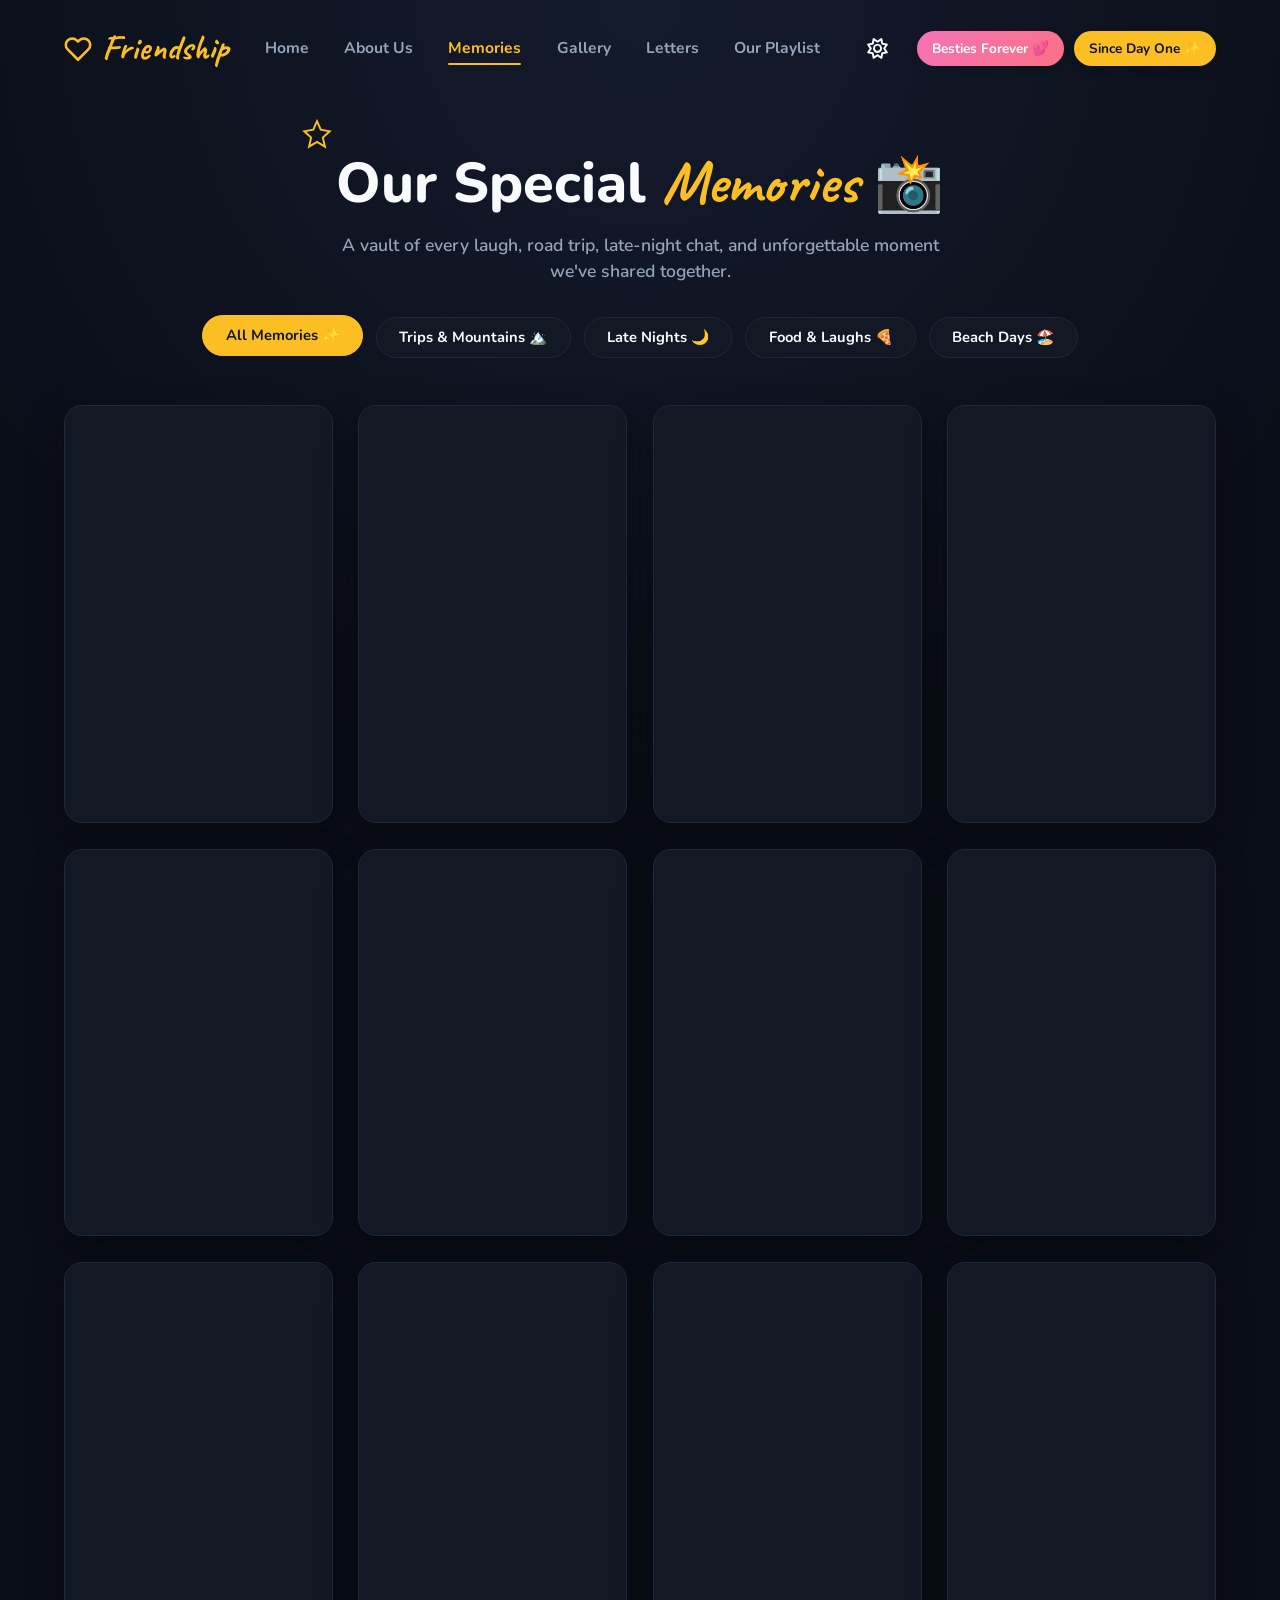
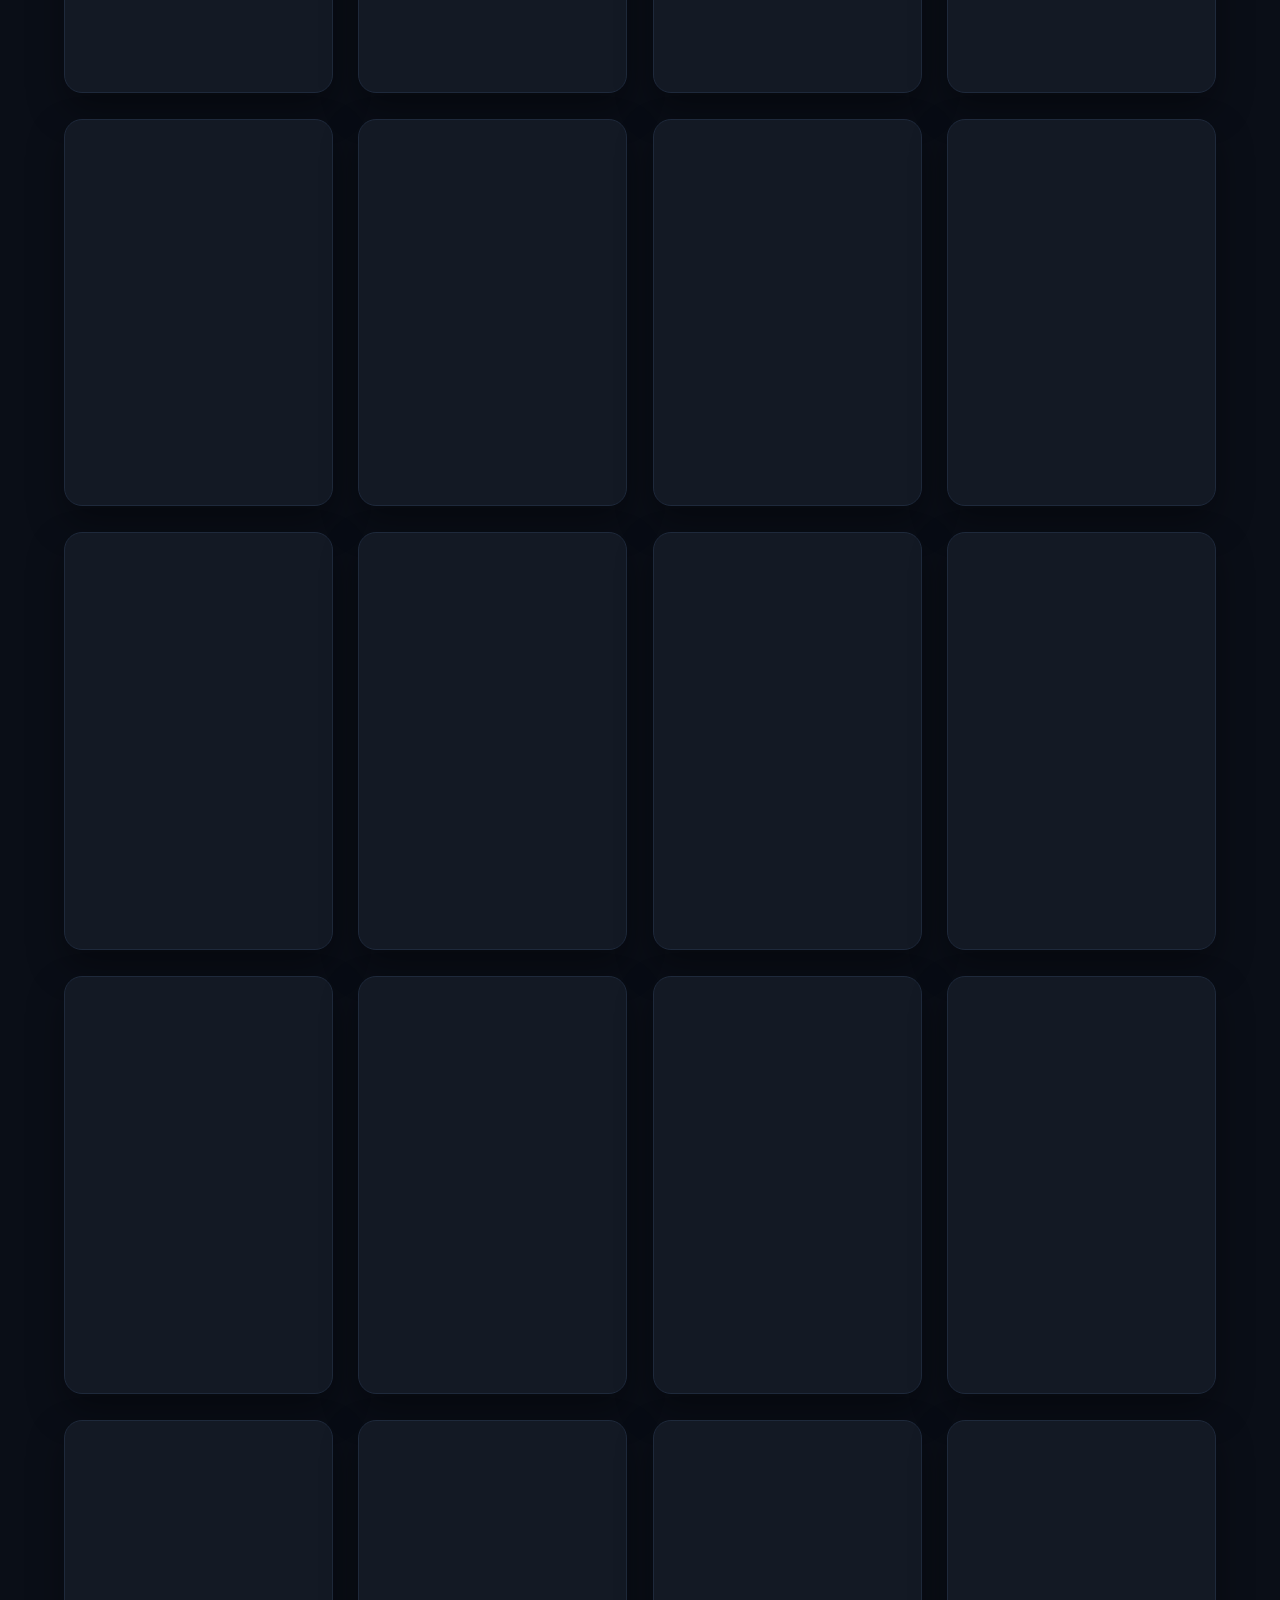
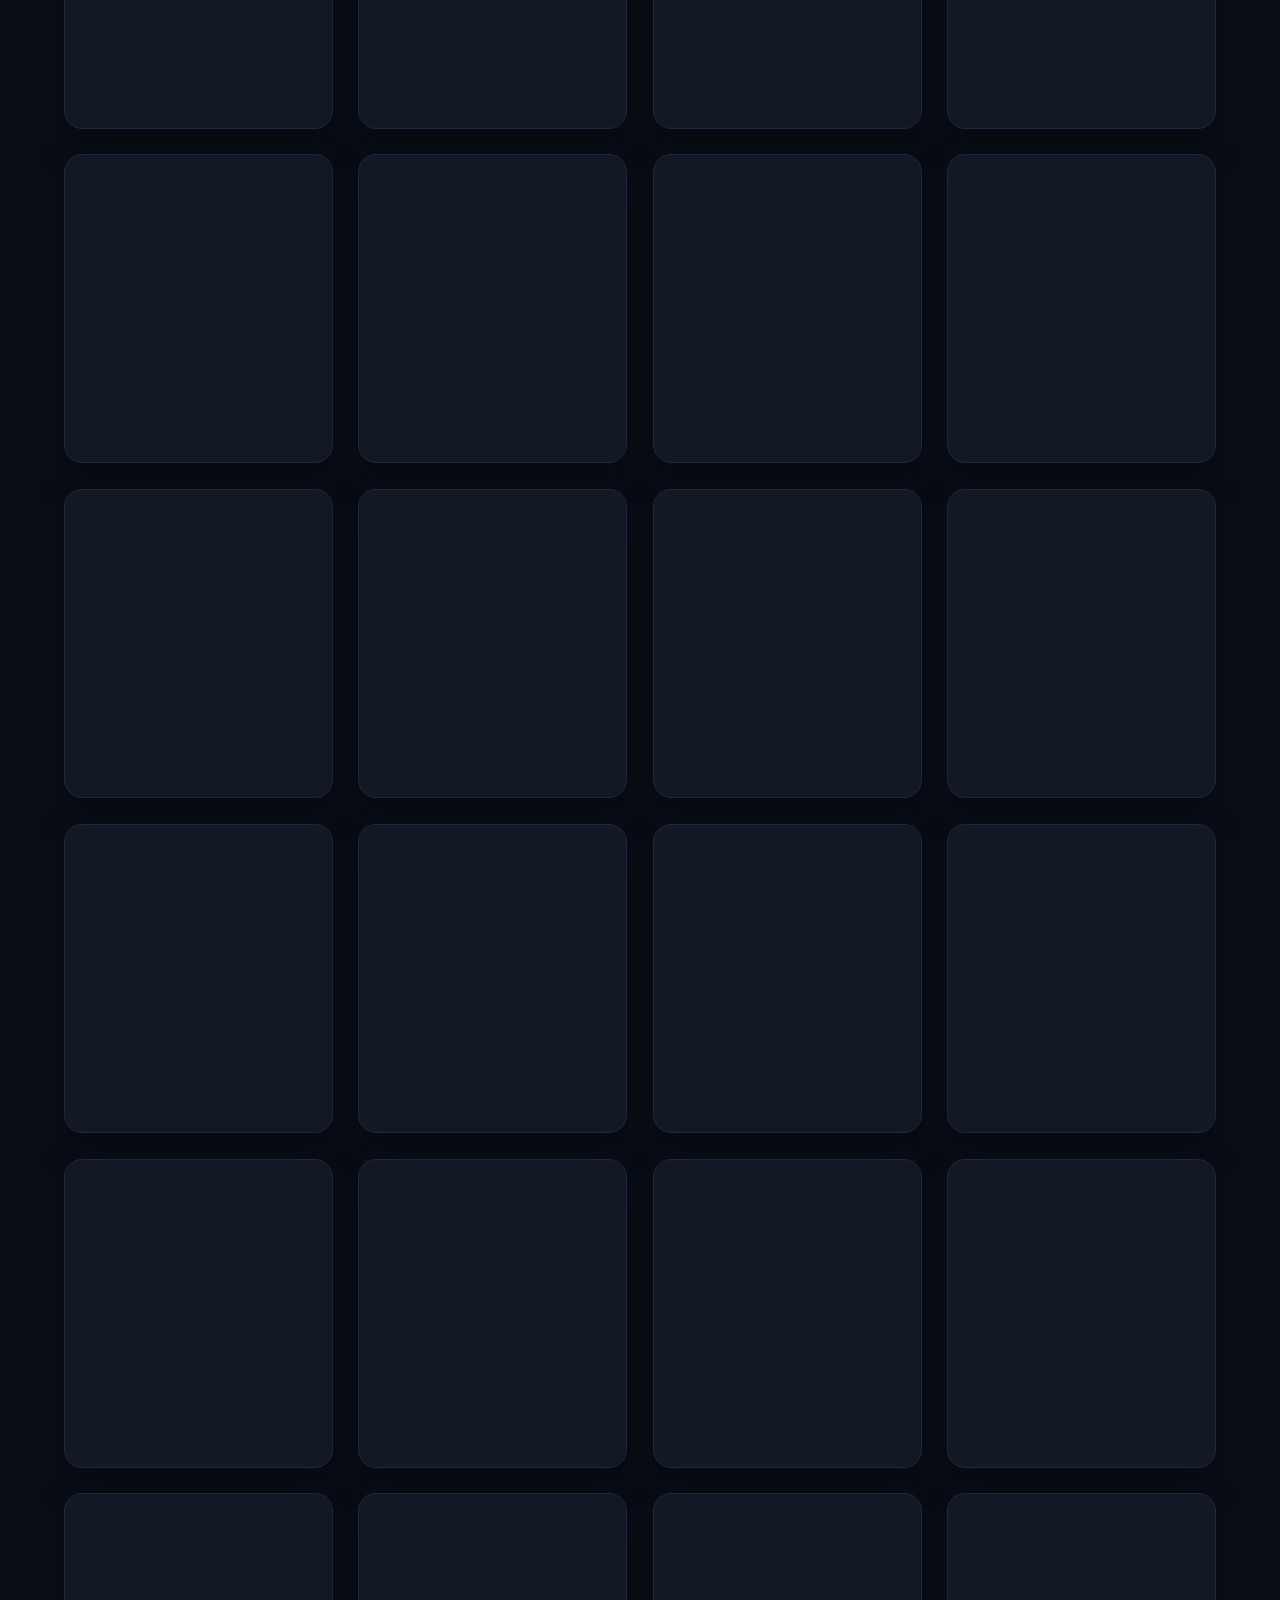
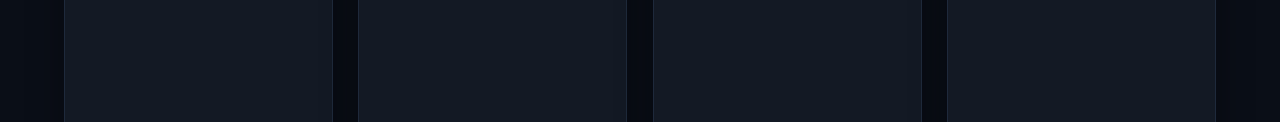
==== commit a0262657: "Add pixel-perfect Letters page with 4 envelope cards and interactive modal letter reader" ====
--- a/memories.html
+++ b/memories.html
@@ -28,7 +28,7 @@
             <li><a href="index.html#about">About Us</a></li>
             <li><a href="memories.html" class="active">Memories</a></li>
             <li><a href="index.html#gallery">Gallery</a></li>
-            <li><a href="index.html#letters">Letters</a></li>
+            <li><a href="letters.html">Letters</a></li>
             <li><a href="index.html#playlist">Our Playlist</a></li>
         </ul>
         <div class="nav-actions">
--- a/style.css
+++ b/style.css
@@ -1126,24 +1126,23 @@
 @media (max-width: 1200px) {
     .content-grid {
         grid-template-columns: 1fr;
+        margin-top: 1rem;
     }
 
     .hero {
         flex-direction: column;
         text-align: center;
-        padding: 2rem 2rem 4rem;
+        padding: 2rem 2rem 2rem;
+        min-height: auto;
     }
 
     .hero-content {
-        margin-bottom: 3.5rem;
+        margin-bottom: 2rem;
+        max-width: 100%;
     }
 
     .doodle-paper-plane, .doodle-star-top, .doodle-heart-top, .doodle-heart-mid {
         display: none;
-    }
-
-    .hero-polaroids {
-        transform: scale(0.85);
     }
 
     .footer {
@@ -1181,22 +1180,73 @@
     }
 
     .hero {
-        padding: 1.5rem 1rem 3rem;
+        padding: 1.5rem 1rem 2rem;
     }
 
     .main-title {
-        font-size: 2.4rem;
+        font-size: 2.3rem;
     }
 
     .highlight {
-        font-size: 2.7rem;
-    }
-
+        font-size: 2.5rem;
+    }
+
+    /* True Responsive Polaroid Layout for Mobile - NO Scale Overlapping! */
     .hero-polaroids {
-        transform: scale(0.72);
+        position: relative;
         width: 100%;
-        height: 340px;
-        margin-top: -1rem;
+        max-width: 320px;
+        height: 250px;
+        margin: 1rem auto 2.5rem;
+        transform: none;
+    }
+
+    .p1 {
+        width: 150px;
+        left: 0;
+        top: 25px;
+        transform: rotate(-8deg);
+        padding: 8px 8px 32px 8px;
+    }
+
+    .p2 {
+        width: 200px;
+        left: 50%;
+        top: 0px;
+        transform: translateX(-50%) rotate(2deg);
+        padding: 10px 10px 38px 10px;
+    }
+
+    .p3 {
+        width: 150px;
+        right: 0;
+        top: 30px;
+        transform: rotate(8deg);
+        padding: 8px 8px 32px 8px;
+    }
+
+    .polaroid-caption {
+        font-size: 1.2rem;
+        bottom: 4px;
+    }
+
+    .lg-caption {
+        font-size: 1.4rem;
+        bottom: 4px;
+    }
+
+    .polaroid-stub-sticker {
+        font-size: 0.8rem;
+        padding: 0.15rem 0.45rem;
+        top: 5px;
+        right: -5px;
+    }
+
+    .content-grid {
+        margin-top: 2rem;
+        padding-left: 1rem;
+        padding-right: 1rem;
+        gap: 1.8rem;
     }
 
     .gallery-grid {
@@ -1205,7 +1255,7 @@
     }
 
     .memories-full-grid {
-        grid-template-columns: repeat(auto-fill, minmax(150px, 1fr));
+        grid-template-columns: repeat(auto-fill, minmax(140px, 1fr));
         gap: 1rem;
     }
 
@@ -1214,7 +1264,7 @@
     }
 
     .memory-img-wrapper {
-        height: 160px;
+        height: 150px;
     }
 
     .memory-info {
@@ -1229,7 +1279,7 @@
         font-size: 0.8rem;
     }
 
-    .content-grid, .memories-main-section, .memories-header, .footer {
+    .memories-main-section, .memories-header, .footer {
         padding-left: 1rem;
         padding-right: 1rem;
     }
@@ -1275,16 +1325,34 @@
 
 @media (max-width: 480px) {
     .main-title {
-        font-size: 2.1rem;
+        font-size: 2rem;
     }
 
     .highlight {
-        font-size: 2.3rem;
+        font-size: 2.2rem;
     }
 
     .hero-polaroids {
-        transform: scale(0.58);
-        height: 290px;
+        max-width: 280px;
+        height: 220px;
+        margin: 0.8rem auto 2rem;
+    }
+
+    .p1 {
+        width: 130px;
+        left: -5px;
+        top: 20px;
+    }
+
+    .p2 {
+        width: 175px;
+        top: 0px;
+    }
+
+    .p3 {
+        width: 130px;
+        right: -5px;
+        top: 25px;
     }
 
     .category-filters {
@@ -1312,3 +1380,493 @@
     50% { transform: scale(1.02); box-shadow: 0 0 25px rgba(251, 191, 36, 0.6); }
     100% { transform: scale(1); box-shadow: var(--card-shadow); }
 }
+
+/* ---- Smooth Scroll Reveal Animations ---- */
+.reveal-on-scroll {
+    opacity: 0;
+    transform: translateY(28px) scale(0.98);
+    transition: opacity 0.55s cubic-bezier(0.16, 1, 0.3, 1), transform 0.55s cubic-bezier(0.16, 1, 0.3, 1);
+    will-change: opacity, transform;
+}
+
+.reveal-on-scroll.in-view {
+    opacity: 1;
+    transform: translateY(0) scale(1);
+}
+
+/* Staggered delay for grid cards */
+.gallery-grid .gallery-item:nth-child(4n+1),
+.memories-full-grid .memory-card-box:nth-child(4n+1) { transition-delay: 0.04s; }
+.gallery-grid .gallery-item:nth-child(4n+2),
+.memories-full-grid .memory-card-box:nth-child(4n+2) { transition-delay: 0.08s; }
+.gallery-grid .gallery-item:nth-child(4n+3),
+.memories-full-grid .memory-card-box:nth-child(4n+3) { transition-delay: 0.12s; }
+.gallery-grid .gallery-item:nth-child(4n+0),
+.memories-full-grid .memory-card-box:nth-child(4n+0) { transition-delay: 0.16s; }
+
+/* Momentum Smooth Scrolling Containers */
+.gallery-grid, .memories-full-grid, .nav-links {
+    -webkit-overflow-scrolling: touch;
+    scroll-behavior: smooth;
+    overscroll-behavior: contain;
+}
+
+/* Gentle Floating Animations for Hero Polaroids */
+@media (min-width: 769px) {
+    @keyframes floatP1 {
+        0% { transform: rotate(-10deg) translateY(0px); }
+        100% { transform: rotate(-8deg) translateY(-8px); }
+    }
+
+    @keyframes floatP2 {
+        0% { transform: rotate(2deg) translateY(0px); }
+        100% { transform: rotate(4deg) translateY(-10px); }
+    }
+
+    @keyframes floatP3 {
+        0% { transform: rotate(12deg) translateY(0px); }
+        100% { transform: rotate(10deg) translateY(-8px); }
+    }
+
+    .p1 { animation: floatP1 4.5s ease-in-out infinite alternate; }
+    .p2 { animation: floatP2 4s ease-in-out infinite alternate; }
+    .p3 { animation: floatP3 5s ease-in-out infinite alternate; }
+}
+
+/* --------------------------------------------------------------------------
+   LETTERS PAGE DESIGN SYSTEM (Matching Reference Image)
+   -------------------------------------------------------------------------- */
+.letters-header {
+    text-align: center;
+    padding: 3.5rem 4rem 2.5rem;
+    position: relative;
+    max-width: 1200px;
+    margin: 0 auto;
+}
+
+.letters-page-title {
+    font-family: var(--font-handwriting);
+    font-size: 4.5rem;
+    color: #ec4899;
+    font-weight: 700;
+    line-height: 1;
+    margin-bottom: 0.2rem;
+    display: inline-flex;
+    align-items: center;
+    gap: 0.4rem;
+}
+
+.title-envelope-svg {
+    font-size: 3.8rem;
+    display: inline-block;
+    transform: rotate(6deg);
+}
+
+.letters-page-subtitle {
+    font-family: var(--font-handwriting);
+    font-size: 2.6rem;
+    color: var(--color-text-main);
+    font-weight: 700;
+    margin-bottom: 1rem;
+}
+
+.header-pink-heart {
+    color: #ec4899;
+}
+
+.letters-page-desc {
+    font-size: 1.15rem;
+    color: var(--color-text-sub);
+    max-width: 600px;
+    margin: 0 auto;
+    font-weight: 600;
+    line-height: 1.6;
+}
+
+/* Header Doodles & Annotations */
+.doodle-paper-plane-left {
+    position: absolute;
+    left: 40px;
+    top: 20px;
+    color: #f472b6;
+    opacity: 0.85;
+}
+
+.handwriting-annotation {
+    position: absolute;
+    font-family: var(--font-handwriting);
+    font-size: 1.5rem;
+    color: #ec4899;
+    line-height: 1.25;
+    font-weight: 700;
+    pointer-events: none;
+}
+
+.annotation-left {
+    left: 50px;
+    top: 110px;
+    transform: rotate(-10deg);
+}
+
+/* Header Sticky Note */
+.sticky-note-header {
+    position: absolute;
+    right: 50px;
+    top: 20px;
+    width: 150px;
+    background: #ffe4e6;
+    border-radius: 6px;
+    padding: 1.4rem 1rem 1.1rem;
+    box-shadow: 0 12px 28px rgba(244, 114, 182, 0.22);
+    transform: rotate(6deg);
+    font-family: var(--font-handwriting);
+    font-size: 1.45rem;
+    color: #9f1239;
+    line-height: 1.25;
+    text-align: center;
+    font-weight: 700;
+    z-index: 10;
+}
+
+.sticky-tape {
+    position: absolute;
+    top: -10px;
+    left: 50%;
+    transform: translateX(-50%) rotate(-3deg);
+    width: 55px;
+    height: 22px;
+    background: rgba(254, 205, 211, 0.85);
+    border-radius: 2px;
+    backdrop-filter: blur(4px);
+    box-shadow: 0 2px 4px rgba(0, 0, 0, 0.08);
+}
+
+.sticky-heart {
+    color: #ec4899;
+    font-size: 1.3rem;
+}
+
+/* Letters Grid Layout */
+.letters-main-section {
+    padding: 0 4rem 5rem;
+    max-width: 1400px;
+    margin: 0 auto;
+}
+
+.letters-grid {
+    display: grid;
+    grid-template-columns: repeat(4, 1fr);
+    gap: 1.6rem;
+}
+
+.letter-card {
+    border-radius: 24px;
+    padding: 1.8rem 1.4rem;
+    text-align: center;
+    display: flex;
+    flex-direction: column;
+    align-items: center;
+    justify-content: space-between;
+    position: relative;
+    box-shadow: 0 12px 30px rgba(0, 0, 0, 0.06);
+    transition: transform 0.35s cubic-bezier(0.34, 1.56, 0.64, 1), box-shadow 0.35s ease;
+    cursor: pointer;
+}
+
+.letter-card:hover {
+    transform: translateY(-8px);
+    box-shadow: 0 20px 40px rgba(0, 0, 0, 0.14);
+}
+
+/* Card Themes */
+.card-pink {
+    background: linear-gradient(180deg, #fff5f8 0%, #fff0f5 100%);
+    border: 1.8px solid #fbcfe8;
+}
+
+.card-yellow {
+    background: linear-gradient(180deg, #fffdf0 0%, #fffbeb 100%);
+    border: 1.8px solid #fef08a;
+}
+
+.card-purple {
+    background: linear-gradient(180deg, #faf5ff 0%, #f3e8ff 100%);
+    border: 1.8px solid #e9d5ff;
+}
+
+.card-rose {
+    background: linear-gradient(180deg, #fff1f2 0%, #ffe4e6 100%);
+    border: 1.8px solid #fecdd3;
+}
+
+[data-theme="dark"] .card-pink {
+    background: linear-gradient(180deg, #24141e 0%, #1a0e16 100%);
+    border: 1.8px solid #4a1d35;
+}
+
+[data-theme="dark"] .card-yellow {
+    background: linear-gradient(180deg, #221c10 0%, #17130a 100%);
+    border: 1.8px solid #483818;
+}
+
+[data-theme="dark"] .card-purple {
+    background: linear-gradient(180deg, #1c1328 0%, #130c1d 100%);
+    border: 1.8px solid #3c1e56;
+}
+
+[data-theme="dark"] .card-rose {
+    background: linear-gradient(180deg, #281218 0%, #1b0a0e 100%);
+    border: 1.8px solid #521927;
+}
+
+/* Envelope Graphic & Animations */
+.envelope-graphic-container {
+    width: 100%;
+    display: flex;
+    justify-content: center;
+    align-items: center;
+    margin-bottom: 1rem;
+    position: relative;
+    height: 160px;
+}
+
+.envelope-svg {
+    filter: drop-shadow(0 8px 16px rgba(0, 0, 0, 0.08));
+    transition: transform 0.4s cubic-bezier(0.34, 1.56, 0.64, 1);
+}
+
+.letter-card:hover .envelope-svg {
+    transform: translateY(-8px) scale(1.05);
+}
+
+.peaking-letter {
+    transition: transform 0.4s ease;
+}
+
+.letter-card:hover .peaking-letter {
+    transform: translateY(-12px);
+}
+
+/* Card Typography */
+.letter-card-body {
+    display: flex;
+    flex-direction: column;
+    align-items: center;
+    width: 100%;
+}
+
+.letter-title {
+    font-family: var(--font-handwriting);
+    font-size: 2.2rem;
+    font-weight: 700;
+    color: #1e293b;
+    margin-bottom: 0.4rem;
+    line-height: 1.1;
+}
+
+.card-pink .letter-title { color: #9f1239; }
+.card-yellow .letter-title { color: #78350f; }
+.card-purple .letter-title { color: #581c87; }
+.card-rose .letter-title { color: #881337; }
+
+[data-theme="dark"] .letter-title {
+    color: #f8fafc !important;
+}
+
+.letter-desc {
+    font-size: 0.94rem;
+    color: #475569;
+    line-height: 1.5;
+    font-weight: 600;
+    margin-bottom: 1.5rem;
+    max-width: 240px;
+    min-height: 44px;
+}
+
+[data-theme="dark"] .letter-desc {
+    color: #94a3b8;
+}
+
+/* Read Letter Pill Buttons */
+.read-letter-btn {
+    padding: 0.75rem 1.6rem;
+    border-radius: 30px;
+    font-weight: 800;
+    font-size: 0.98rem;
+    cursor: pointer;
+    transition: transform 0.25s ease, box-shadow 0.25s ease, background 0.25s ease;
+    width: 100%;
+    max-width: 190px;
+    border: none;
+    display: inline-flex;
+    align-items: center;
+    justify-content: center;
+    gap: 0.4rem;
+}
+
+.btn-pink {
+    background: #f472b6;
+    color: #ffffff;
+    box-shadow: 0 6px 18px rgba(244, 114, 182, 0.4);
+}
+
+.btn-yellow {
+    background: #fde047;
+    color: #78350f;
+    box-shadow: 0 6px 18px rgba(253, 224, 71, 0.45);
+}
+
+.btn-purple {
+    background: #c084fc;
+    color: #ffffff;
+    box-shadow: 0 6px 18px rgba(192, 132, 252, 0.4);
+}
+
+.btn-rose {
+    background: #fda4af;
+    color: #881337;
+    box-shadow: 0 6px 18px rgba(253, 164, 175, 0.4);
+}
+
+.read-letter-btn:hover {
+    transform: translateY(-3px) scale(1.04);
+}
+
+/* Letter Modal Reader Styles */
+.letter-modal-card {
+    max-width: 620px;
+    width: 92vw;
+    padding: 0;
+    background: transparent;
+    border: none;
+    box-shadow: none;
+}
+
+.letter-paper {
+    background: #fffdf5;
+    border: 2px solid #fbcfe8;
+    border-radius: 20px;
+    padding: 2.5rem 2.8rem;
+    position: relative;
+    box-shadow: 0 25px 60px rgba(0, 0, 0, 0.35);
+    font-family: var(--font-handwriting);
+    color: #1e293b;
+    background-image: repeating-linear-gradient(#fffdf5, #fffdf5 35px, #fbcfe8 36px);
+    line-height: 36px;
+}
+
+.letter-paper-header {
+    display: flex;
+    justify-content: space-between;
+    align-items: center;
+    margin-bottom: 1.5rem;
+    line-height: 1;
+}
+
+.letter-paper-stamp {
+    border: 2px dashed #ec4899;
+    color: #ec4899;
+    padding: 0.35rem 0.8rem;
+    font-size: 0.82rem;
+    font-family: var(--font-sans);
+    font-weight: 800;
+    letter-spacing: 1px;
+    border-radius: 4px;
+}
+
+.letter-paper-date {
+    font-size: 1.4rem;
+    color: #94a3b8;
+    font-weight: 600;
+}
+
+.letter-paper-title {
+    font-size: 2.8rem;
+    color: #ec4899;
+    margin-bottom: 1rem;
+    font-weight: 700;
+    line-height: 1.2;
+}
+
+.letter-paper-body p {
+    font-size: 1.6rem;
+    line-height: 36px;
+    font-weight: 600;
+    color: #334155;
+    margin-bottom: 1rem;
+}
+
+.letter-paper-footer {
+    margin-top: 2rem;
+    display: flex;
+    justify-content: space-between;
+    align-items: center;
+}
+
+.letter-paper-sign {
+    font-size: 2rem;
+    color: #ec4899;
+    font-weight: 700;
+}
+
+.letter-wax-seal {
+    width: 48px;
+    height: 48px;
+    background: linear-gradient(135deg, #f472b6, #ec4899);
+    border-radius: 50%;
+    display: flex;
+    align-items: center;
+    justify-content: center;
+    font-size: 1.5rem;
+    box-shadow: 0 4px 12px rgba(236, 72, 153, 0.4);
+}
+
+/* Letters Responsive Breakpoints */
+@media (max-width: 1100px) {
+    .letters-grid {
+        grid-template-columns: repeat(2, 1fr);
+        gap: 1.5rem;
+    }
+
+    .annotation-left, .sticky-note-header, .doodle-paper-plane-left {
+        display: none;
+    }
+}
+
+@media (max-width: 640px) {
+    .letters-header {
+        padding: 2rem 1.5rem 1.5rem;
+    }
+
+    .letters-page-title {
+        font-size: 3.2rem;
+    }
+
+    .letters-page-subtitle {
+        font-size: 2rem;
+    }
+
+    .letters-grid {
+        grid-template-columns: 1fr;
+        gap: 1.2rem;
+    }
+
+    .letters-main-section {
+        padding: 0 1.5rem 3rem;
+    }
+
+    .letter-paper {
+        padding: 1.8rem 1.4rem;
+        background-image: repeating-linear-gradient(#fffdf5, #fffdf5 31px, #fbcfe8 32px);
+        line-height: 32px;
+    }
+
+    .letter-paper-body p {
+        font-size: 1.35rem;
+        line-height: 32px;
+    }
+
+    .letter-paper-title {
+        font-size: 2.2rem;
+    }
+}
